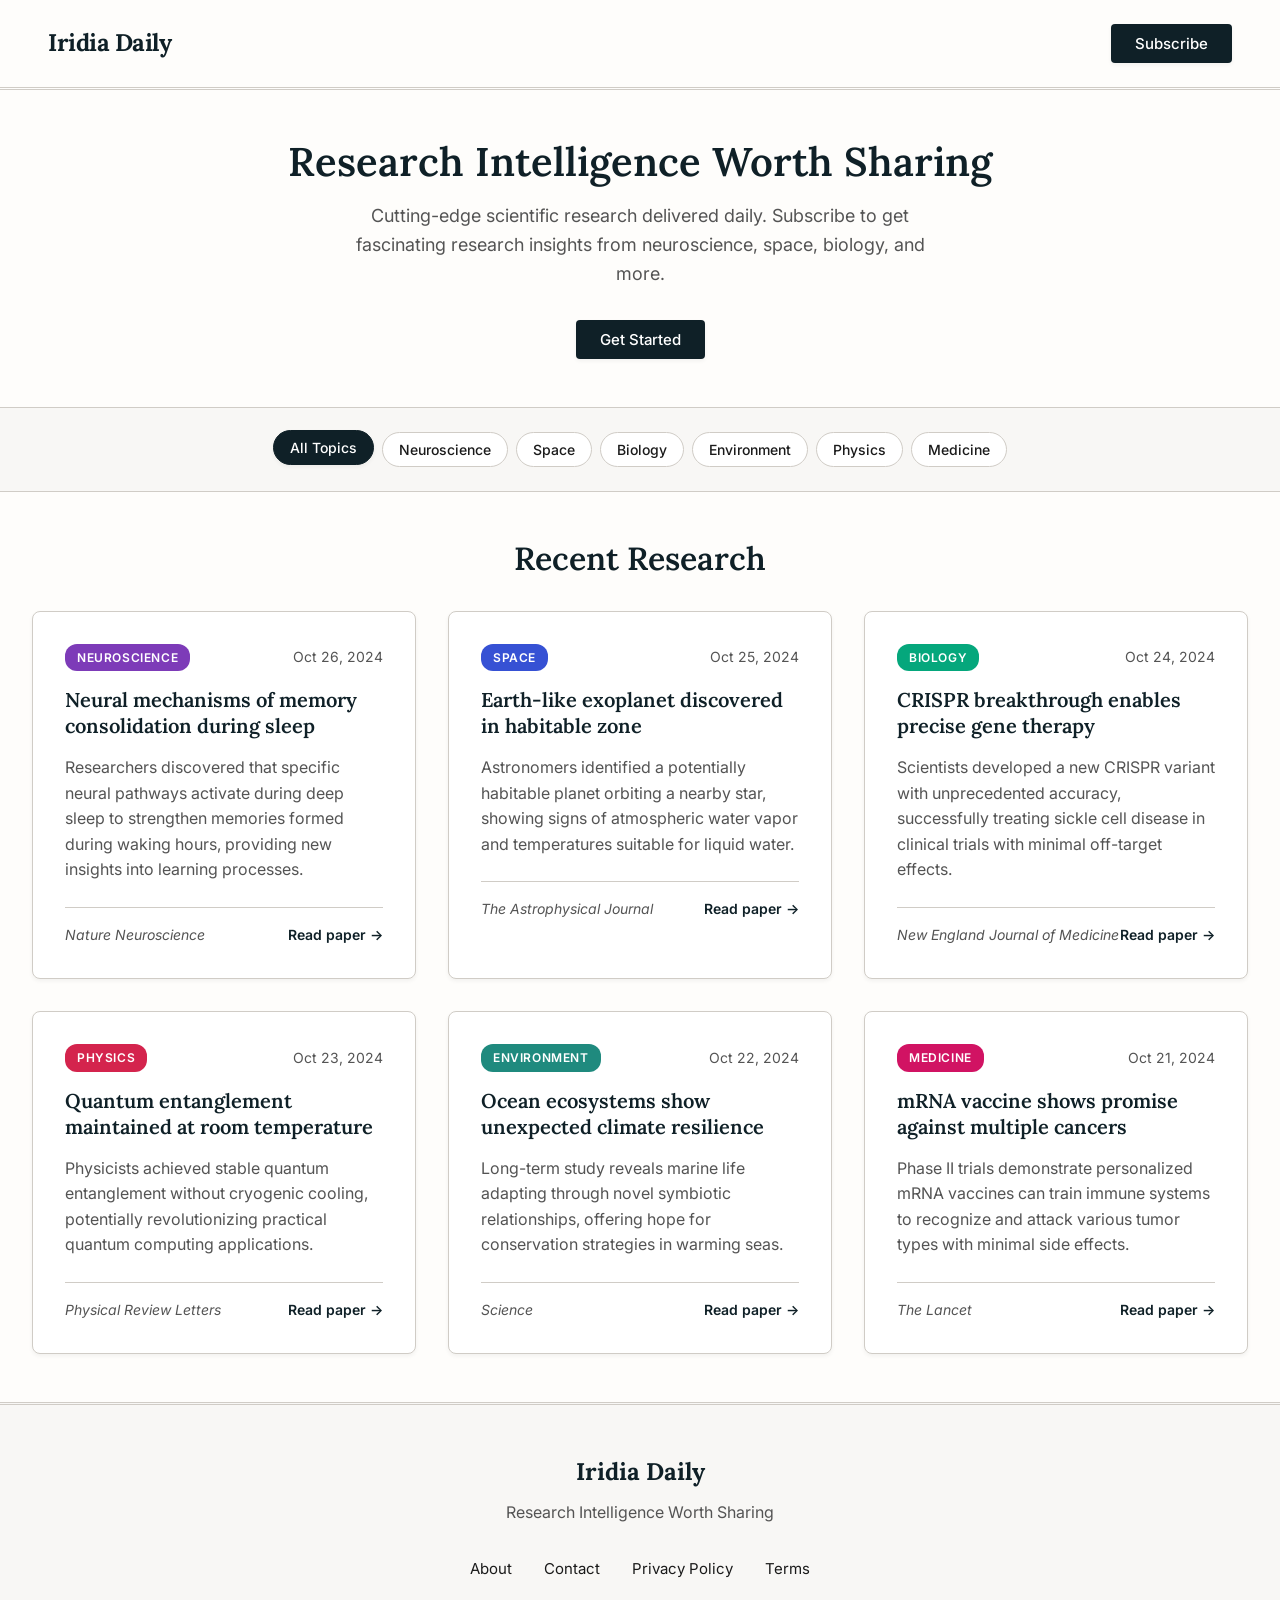
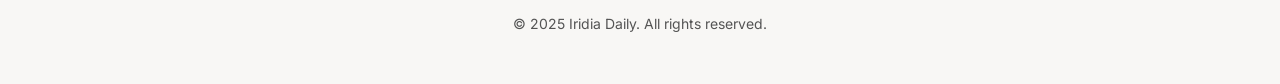
==== website/index.html @ 5177b11b "implemented website" ====
<!DOCTYPE html>
<html lang="en">
<!--
    Iridia Daily - Research Newsletter Platform
    
    An accessible, responsive web application for daily research paper curation.
    Built with semantic HTML5, WCAG 2.1 AA compliant, and optimized for 
    assistive technologies.
    
    @version 2.1.0
    @license MIT
    @author Iridia Daily Team
-->
<head>
    <meta charset="UTF-8">
    <meta name="viewport" content="width=device-width, initial-scale=1.0">
    <meta name="description" content="Cutting-edge scientific research delivered daily. Subscribe to get fascinating research insights from neuroscience, space, biology, and more.">
    
    <!-- Page Title -->
    <title>Iridia Daily – Research Intelligence Worth Sharing</title>
    
    <!-- Preconnect to External Resources for Performance -->
    <link rel="preconnect" href="https://fonts.googleapis.com">
    <link rel="preconnect" href="https://fonts.gstatic.com" crossorigin>
    
    <!-- External Fonts -->
    <link href="https://fonts.googleapis.com/css2?family=Lora:wght@400;600;700&family=Inter:wght@400;500;600&display=swap" rel="stylesheet">
    
    <!-- Stylesheet -->
    <link rel="stylesheet" href="styles.css">
</head>
<body>
    <!-- Skip Navigation Link for Keyboard Users -->
    <a href="#main-content" class="skip-link">Skip to main content</a>

    <!-- Site Header with Navigation -->
    <header class="header" role="banner">
        <div class="header-content">
            <!-- Logo / Home Link -->
            <a href="/" class="logo" aria-label="Iridia Daily - Home">Iridia Daily</a>
            
            <!-- Primary Subscribe Button -->
            <button 
                type="button" 
                class="subscribe-btn" 
                aria-label="Open subscription form"
            >
                Subscribe
            </button>
        </div>
    </header>

    <!-- Main Content Area -->
    <main id="main-content">
        <!-- Hero Section -->
        <section class="hero" aria-labelledby="hero-heading">
            <h1 id="hero-heading">Research Intelligence Worth Sharing</h1>
            <p>
                Cutting-edge scientific research delivered daily. 
                Subscribe to get fascinating research insights from neuroscience, space, biology, and more.
            </p>
            <button 
                type="button" 
                class="subscribe-btn" 
                aria-label="Get started with subscription"
            >
                Get Started
            </button>
        </section>

        <!-- Topic Filter Navigation -->
        <nav class="filter-bar" aria-label="Research topic filters">
            <div class="filter-buttons" role="group" aria-label="Filter papers by topic">
                <button 
                    type="button"
                    class="filter-btn active" 
                    data-topic="all"
                    aria-pressed="true"
                    aria-label="Show all topics"
                >
                    All Topics
                </button>
                <button 
                    type="button"
                    class="filter-btn" 
                    data-topic="neuroscience"
                    aria-pressed="false"
                    aria-label="Filter by neuroscience"
                >
                    Neuroscience
                </button>
                <button 
                    type="button"
                    class="filter-btn" 
                    data-topic="space"
                    aria-pressed="false"
                    aria-label="Filter by space research"
                >
                    Space
                </button>
                <button 
                    type="button"
                    class="filter-btn" 
                    data-topic="biology"
                    aria-pressed="false"
                    aria-label="Filter by biology"
                >
                    Biology
                </button>
                <button 
                    type="button"
                    class="filter-btn" 
                    data-topic="environment"
                    aria-pressed="false"
                    aria-label="Filter by environment"
                >
                    Environment
                </button>
                <button 
                    type="button"
                    class="filter-btn" 
                    data-topic="physics"
                    aria-pressed="false"
                    aria-label="Filter by physics"
                >
                    Physics
                </button>
                <button 
                    type="button"
                    class="filter-btn" 
                    data-topic="medicine"
                    aria-pressed="false"
                    aria-label="Filter by medicine"
                >
                    Medicine
                </button>
            </div>
        </nav>

        <!-- Research Papers Archive -->
        <section class="archive" aria-labelledby="archive-heading">
            <h2 id="archive-heading" class="section-title">Recent Research</h2>
            
            <!-- Live Region for Dynamic Updates -->
            <div 
                class="archive-grid" 
                id="archiveGrid"
                role="region"
                aria-live="polite"
                aria-atomic="false"
                aria-label="Research papers list"
            >
                <!-- Papers are dynamically inserted via JavaScript -->
            </div>
            
            <!-- Screen Reader Status Message -->
            <div 
                id="filter-status" 
                class="visually-hidden" 
                role="status" 
                aria-live="polite"
                aria-atomic="true"
            ></div>
        </section>
    </main>

    <!-- Site Footer -->
    <footer class="footer" role="contentinfo">
        <div class="footer-content">
            <div class="footer-logo" aria-hidden="true">Iridia Daily</div>
            <p class="footer-tagline">Research Intelligence Worth Sharing</p>
            
            <!-- Footer Navigation -->
            <nav class="footer-links" aria-label="Footer navigation">
                <a href="#about">About</a>
                <a href="#contact">Contact</a>
                <a href="#privacy">Privacy Policy</a>
                <a href="#terms">Terms</a>
            </nav>
            
            <p class="footer-copyright">© 2025 Iridia Daily. All rights reserved.</p>
        </div>
    </footer>

    <!-- Subscription Modal Dialog -->
    <div 
        class="modal-overlay" 
        id="modalOverlay"
        role="dialog"
        aria-modal="true"
        aria-labelledby="modal-title"
        aria-describedby="modal-description"
        aria-hidden="true"
    >
        <div class="modal">
            <!-- Close Button -->
            <button 
                type="button"
                class="close-btn" 
                aria-label="Close subscription dialog"
            >
                <span aria-hidden="true">&times;</span>
            </button>
            
            <!-- Modal Title -->
            <h2 id="modal-title">Subscribe to Iridia Daily</h2>
            
            <!-- Modal Description -->
            <p id="modal-description" class="modal-description">
                Select the topics you're interested in and we'll send you fascinating research insights straight to your inbox.
            </p>
            
            <!-- Subscription Form -->
            <form id="subscribeForm" novalidate>
                <!-- Email Field -->
                <div class="form-group">
                    <label for="email" class="form-label">
                        Email Address
                        <span aria-label="required">*</span>
                    </label>
                    <input 
                        type="email" 
                        id="email" 
                        name="email" 
                        class="form-input" 
                        placeholder="you@example.com"
                        required
                        aria-required="true"
                        aria-describedby="email-error"
                        autocomplete="email"
                    >
                    <!-- Error Message Container -->
                    <span id="email-error" class="error-message" role="alert" aria-live="assertive"></span>
                </div>
                
                <!-- Topic Selection Fieldset -->
                <fieldset class="form-group">
                    <legend class="form-label">
                        Topics of Interest 
                        <span aria-label="required">*</span>
                        <span class="form-hint">(select at least one)</span>
                    </legend>
                    
                    <div class="topic-checkboxes" role="group" aria-describedby="topics-error">
                        <!-- Neuroscience Topic -->
                        <div class="topic-checkbox-wrapper checked">
                            <input 
                                type="checkbox" 
                                id="neuroscience" 
                                name="topics" 
                                value="neuroscience"
                                checked
                                aria-describedby="neuroscience-desc"
                            >
                            <label for="neuroscience" class="topic-checkbox-label">
                                Neuroscience
                                <span id="neuroscience-desc" class="visually-hidden">Brain and nervous system research</span>
                            </label>
                        </div>
                        
                        <!-- Space Topic -->
                        <div class="topic-checkbox-wrapper checked">
                            <input 
                                type="checkbox" 
                                id="space" 
                                name="topics" 
                                value="space"
                                checked
                                aria-describedby="space-desc"
                            >
                            <label for="space" class="topic-checkbox-label">
                                Space
                                <span id="space-desc" class="visually-hidden">Astronomy and space exploration</span>
                            </label>
                        </div>
                        
                        <!-- Biology Topic -->
                        <div class="topic-checkbox-wrapper checked">
                            <input 
                                type="checkbox" 
                                id="biology" 
                                name="topics" 
                                value="biology"
                                checked
                                aria-describedby="biology-desc"
                            >
                            <label for="biology" class="topic-checkbox-label">
                                Biology
                                <span id="biology-desc" class="visually-hidden">Life sciences and biological research</span>
                            </label>
                        </div>
                        
                        <!-- Environment Topic -->
                        <div class="topic-checkbox-wrapper checked">
                            <input 
                                type="checkbox" 
                                id="environment" 
                                name="topics" 
                                value="environment"
                                checked
                                aria-describedby="environment-desc"
                            >
                            <label for="environment" class="topic-checkbox-label">
                                Environment
                                <span id="environment-desc" class="visually-hidden">Climate and environmental science</span>
                            </label>
                        </div>
                        
                        <!-- Physics Topic -->
                        <div class="topic-checkbox-wrapper checked">
                            <input 
                                type="checkbox" 
                                id="physics" 
                                name="topics" 
                                value="physics"
                                checked
                                aria-describedby="physics-desc"
                            >
                            <label for="physics" class="topic-checkbox-label">
                                Physics
                                <span id="physics-desc" class="visually-hidden">Physical sciences and quantum research</span>
                            </label>
                        </div>
                        
                        <!-- Medicine Topic -->
                        <div class="topic-checkbox-wrapper checked">
                            <input 
                                type="checkbox" 
                                id="medicine" 
                                name="topics" 
                                value="medicine"
                                checked
                                aria-describedby="medicine-desc"
                            >
                            <label for="medicine" class="topic-checkbox-label">
                                Medicine
                                <span id="medicine-desc" class="visually-hidden">Medical research and healthcare</span>
                            </label>
                        </div>
                    </div>
                    
                    <!-- Topics Error Message Container -->
                    <span id="topics-error" class="error-message" role="alert" aria-live="assertive"></span>
                </fieldset>
                
                <!-- Submit Button -->
                <button 
                    type="submit" 
                    class="submit-btn" 
                    id="submitBtn"
                    aria-label="Submit subscription"
                >
                    Subscribe
                </button>
                
                <!-- Form Status Messages -->
                <div 
                    id="message" 
                    role="status" 
                    aria-live="polite" 
                    aria-atomic="true"
                ></div>
            </form>
        </div>
    </div>

    <!-- Configuration Script -->
    <script src="config.js"></script>
    
    <!-- Main Application Script -->
    <script src="app.js"></script>
</body>
</html>
---- website/styles.css ----
/**
 * Iridia Daily - Accessible Stylesheet
 * 
 * A modern, accessible stylesheet implementing WCAG 2.1 Level AA standards.
 * Features semantic styling, focus management, reduced motion support, and
 * high contrast modes for improved usability across all user needs.
 * 
 * @version 2.1.0
 * @license MIT
 * @author Iridia Daily Team
 */

/* ==========================================================================
   CSS Custom Properties (Design Tokens)
   
   Centralized design system variables for consistent theming and easy
   maintenance. All values can be modified here to update the entire site.
   ========================================================================== */

:root {
    /* Color Palette - Accessible colors with WCAG AA contrast ratios */
    --color-bg: #FEFDFB;
    --color-paper: #F8F7F5;
    --color-text: #1a1a1a;              /* 4.5:1 contrast on white */
    --color-text-secondary: #545454;    /* 7:1 contrast on white */
    --color-border: #d0ccc6;
    --color-accent: #0f2027;            /* 14:1 contrast on white */
    --color-focus: #0066cc;             /* Focus indicator color */
    
    /* Topic Colors - Adjusted for sufficient contrast */
    --color-neuroscience: #7d3bb8;
    --color-space: #3651d4;
    --color-biology: #05a77c;
    --color-environment: #1f8a7e;
    --color-physics: #d4244d;
    --color-medicine: #d11363;
    --color-technology: #2ba9cc;
    
    /* Typography System */
    --font-serif: 'Lora', Georgia, serif;
    --font-sans: 'Inter', -apple-system, BlinkMacSystemFont, 'Segoe UI', sans-serif;
    
    /* Spacing Scale - 8px baseline grid system */
    --space-xs: 0.5rem;     /* 8px */
    --space-sm: 1rem;       /* 16px */
    --space-md: 1.5rem;     /* 24px */
    --space-lg: 2rem;       /* 32px */
    --space-xl: 3rem;       /* 48px */
    --space-xxl: 4rem;      /* 64px */
    
    /* Animation Timing - CSS custom properties for respecting reduced motion */
    --transition-fast: 0.2s ease;
    --transition-normal: 0.3s ease;
    --transition-slow: 0.5s ease;
    
    /* Elevation System - Subtle shadows for depth */
    --shadow-sm: 0 2px 4px rgba(0, 0, 0, 0.05);
    --shadow-md: 0 4px 12px rgba(0, 0, 0, 0.1);
    --shadow-lg: 0 8px 24px rgba(0, 0, 0, 0.12);
    
    /* Focus Ring - Visible keyboard navigation indicator */
    --focus-ring: 0 0 0 3px var(--color-focus);
    --focus-ring-offset: 2px;
}

/* ==========================================================================
   CSS Reset
   
   Normalize browser defaults to ensure consistent rendering across all
   browsers while maintaining accessibility features.
   ========================================================================== */

*,
*::before,
*::after {
    margin: 0;
    padding: 0;
    box-sizing: border-box;
}

/**
 * Base Body Styles
 * Sets foundational typography and accessibility features
 */
body {
    font-family: var(--font-sans);
    font-size: 1rem;
    line-height: 1.6;
    color: var(--color-text);
    background: var(--color-bg);
    
    /* Improved text rendering on WebKit and Firefox */
    -webkit-font-smoothing: antialiased;
    -moz-osx-font-smoothing: grayscale;
    
    /* Prevent horizontal scroll */
    overflow-x: hidden;
}

/**
 * Smooth Scrolling
 * Enhances navigation experience while respecting motion preferences
 */
html {
    scroll-behavior: smooth;
}

/* ==========================================================================
   Skip Navigation Link
   
   Critical accessibility feature allowing keyboard users to bypass
   repetitive navigation and jump directly to main content.
   ========================================================================== */

.skip-link {
    position: absolute;
    top: -100px;
    left: 0;
    z-index: 9999;
    padding: var(--space-sm) var(--space-md);
    background: var(--color-accent);
    color: white;
    text-decoration: none;
    font-weight: 600;
    transition: top var(--transition-fast);
}

/**
 * Skip Link Focus State
 * Makes link visible when focused via keyboard navigation
 */
.skip-link:focus {
    top: 0;
    outline: 3px solid var(--color-focus);
    outline-offset: var(--focus-ring-offset);
}

/* ==========================================================================
   Typography
   
   Semantic heading hierarchy using accessible font sizes and weights.
   All headings maintain proper contrast ratios.
   ========================================================================== */

h1, h2, h3, h4, h5, h6 {
    font-family: var(--font-serif);
    font-weight: 600;
    line-height: 1.2;
    color: var(--color-accent);
}

h1 {
    font-size: 2.5rem;
}

h2 {
    font-size: 2rem;
}

h3 {
    font-size: 1.5rem;
}

/* ==========================================================================
   Header & Navigation
   
   Sticky header with accessible navigation controls and focus management.
   Includes backdrop blur effect for modern appearance.
   ========================================================================== */

.header {
    position: sticky;
    top: 0;
    z-index: 100;
    padding: var(--space-md) var(--space-sm);
    border-bottom: 3px double var(--color-border);
    background: rgba(254, 253, 251, 0.95);
    backdrop-filter: blur(10px);
    -webkit-backdrop-filter: blur(10px);
    transition: box-shadow var(--transition-fast);
}

/**
 * Scrolled State
 * Adds subtle shadow when user scrolls past header
 */
.header.scrolled {
    box-shadow: var(--shadow-sm);
}

.header-content {
    width: 100%;
    padding: 0 var(--space-lg);
    margin: 0 auto;
    display: flex;
    justify-content: space-between;
    align-items: center;
}

/**
 * Logo Link
 * Main site branding with accessible hover and focus states
 */
.logo {
    font-family: var(--font-serif);
    font-size: 1.5rem;
    font-weight: 700;
    color: var(--color-accent);
    text-decoration: none;
    letter-spacing: -0.02em;
    display: inline-block;
    transition: opacity var(--transition-fast), transform var(--transition-fast);
}

.logo:hover {
    opacity: 0.8;
    transform: translateY(-1px);
}

.logo:focus {
    outline: 2px solid var(--color-focus);
    outline-offset: var(--focus-ring-offset);
}

/* ==========================================================================
   Buttons
   
   Accessible button styles with clear focus indicators, sufficient contrast,
   and proper hover/active states for all interaction methods.
   ========================================================================== */

/**
 * Primary Subscribe Button
 * High contrast button with shimmer effect and accessible states
 */
.subscribe-btn {
    padding: 0.625rem 1.5rem;
    font-family: var(--font-sans);
    font-size: 0.9375rem;
    font-weight: 500;
    color: white;
    background: var(--color-accent);
    border: none;
    border-radius: 4px;
    cursor: pointer;
    box-shadow: var(--shadow-sm);
    transition: all var(--transition-normal);
    position: relative;
    overflow: hidden;
}

/**
 * Shimmer Effect
 * Decorative sliding shimmer animation on hover that covers entire button
 */
.subscribe-btn::before {
    content: '';
    position: absolute;
    top: 0;
    left: -100%;
    width: 100%;
    height: 100%;
    background: linear-gradient(90deg, transparent, rgba(255, 255, 255, 0.3), transparent);
    transition: left var(--transition-slow);
    border-radius: 4px;
}

.subscribe-btn:hover::before {
    left: 100%;
}

.subscribe-btn:hover {
    background: #1a2f3a;
    transform: translateY(-2px);
    box-shadow: var(--shadow-md);
}

.subscribe-btn:focus {
    outline: 2px solid var(--color-focus);
    outline-offset: var(--focus-ring-offset);
}

.subscribe-btn:active {
    transform: translateY(0);
}

/**
 * Disabled State
 * Clearly indicates button is not interactive
 */
.subscribe-btn:disabled {
    opacity: 0.6;
    cursor: not-allowed;
    transform: none;
}

/* ==========================================================================
   Hero Section
   
   Primary banner with animated entrance. Animations respect user's motion
   preferences via prefers-reduced-motion media query.
   ========================================================================== */

.hero {
    width: 100%;
    padding: var(--space-xl) var(--space-lg);
    margin: 0 auto;
    text-align: center;
    border-bottom: 1px solid var(--color-border);
    animation: fadeInUp 0.8s ease both;
}

/**
 * Fade In Animation
 * Smooth entrance effect with upward motion
 */
@keyframes fadeInUp {
    from {
        opacity: 0;
        transform: translateY(20px);
    }
    to {
        opacity: 1;
        transform: translateY(0);
    }
}

.hero h1 {
    margin-bottom: var(--space-sm);
    animation: fadeInUp 0.8s ease 0.1s both;
}

.hero p {
    font-size: 1.125rem;
    color: var(--color-text-secondary);
    max-width: 600px;
    margin: 0 auto var(--space-lg);
    animation: fadeInUp 0.8s ease 0.2s both;
}

.hero .subscribe-btn {
    animation: fadeInUp 0.8s ease 0.3s both;
}

/* ==========================================================================
   Filter Bar
   
   Accessible topic filter navigation with ARIA attributes and keyboard
   support. Filter buttons use aria-pressed for toggle state.
   ========================================================================== */

.filter-bar {
    width: 100%;
    padding: var(--space-md) var(--space-lg);
    margin: 0 auto;
    border-bottom: 1px solid var(--color-border);
    background: var(--color-paper);
    position: sticky;
    top: 72px;
    z-index: 99;
    backdrop-filter: blur(10px);
    -webkit-backdrop-filter: blur(10px);
}

.filter-buttons {
    display: flex;
    gap: var(--space-xs);
    flex-wrap: wrap;
    justify-content: center;
}

/**
 * Filter Buttons
 * Toggle buttons for filtering content by topic
 */
.filter-btn {
    padding: 0.5rem 1rem;
    font-family: var(--font-sans);
    font-size: 0.875rem;
    font-weight: 500;
    color: var(--color-text);
    background: white;
    border: 1px solid var(--color-border);
    border-radius: 20px;
    cursor: pointer;
    transition: all var(--transition-normal);
    position: relative;
    overflow: hidden;
}

/**
 * Ripple Effect
 * Subtle animation on hover using pseudo-element that covers entire button
 */
.filter-btn::before {
    content: '';
    position: absolute;
    top: 0;
    left: 0;
    width: 100%;
    height: 100%;
    border-radius: 20px;
    background: rgba(0, 0, 0, 0.05);
    opacity: 0;
    transition: opacity var(--transition-normal);
}

.filter-btn:hover::before {
    opacity: 1;
}

.filter-btn:hover {
    border-color: var(--color-accent);
    transform: translateY(-2px);
    box-shadow: var(--shadow-sm);
}

.filter-btn:focus {
    outline: 2px solid var(--color-focus);
    outline-offset: var(--focus-ring-offset);
}

/**
 * Active Filter State
 * Indicates current selected filter
 */
.filter-btn.active,
.filter-btn[aria-pressed="true"] {
    color: white;
    background: var(--color-accent);
    border-color: var(--color-accent);
    transform: translateY(-2px);
    box-shadow: var(--shadow-sm);
}

/**
 * Topic-Specific Active Colors
 * Each topic has a unique color when selected
 */
.filter-btn[data-topic="neuroscience"].active {
    background: var(--color-neuroscience);
    border-color: var(--color-neuroscience);
}

.filter-btn[data-topic="space"].active {
    background: var(--color-space);
    border-color: var(--color-space);
}

.filter-btn[data-topic="biology"].active {
    background: var(--color-biology);
    border-color: var(--color-biology);
}

.filter-btn[data-topic="environment"].active {
    background: var(--color-environment);
    border-color: var(--color-environment);
}

.filter-btn[data-topic="physics"].active {
    background: var(--color-physics);
    border-color: var(--color-physics);
}

.filter-btn[data-topic="medicine"].active {
    background: var(--color-medicine);
    border-color: var(--color-medicine);
}

/* ==========================================================================
   Archive Section
   
   Research papers grid with accessible card layout and proper headings.
   ========================================================================== */

.archive {
    width: 100%;
    padding: var(--space-xl) var(--space-lg);
    margin: 0 auto;
}

.section-title {
    margin-bottom: var(--space-lg);
    text-align: center;
}

/**
 * Papers Grid
 * Responsive grid layout for research paper cards
 */
.archive-grid {
    display: grid;
    grid-template-columns: repeat(auto-fill, minmax(320px, 1fr));
    gap: var(--space-lg);
    transition: opacity var(--transition-normal);
}

/**
 * Paper Card
 * Individual research paper container with accessible structure
 */
.paper-card {
    padding: var(--space-lg);
    background: white;
    border: 1px solid var(--color-border);
    border-radius: 8px;
    transition: all var(--transition-normal);
    box-shadow: var(--shadow-sm);
}

.paper-card:hover {
    transform: translateY(-4px);
    box-shadow: var(--shadow-md);
    border-color: var(--color-accent);
}

/**
 * Paper Card Focus
 * Shows focus when keyboard navigating through links inside card
 */
.paper-card:focus-within {
    outline: 2px solid var(--color-focus);
    outline-offset: 2px;
}

.paper-header {
    display: flex;
    justify-content: space-between;
    align-items: center;
    margin-bottom: var(--space-sm);
    gap: var(--space-xs);
}

/**
 * Topic Badge
 * Colored label indicating paper's research category
 */
.topic-badge {
    padding: 0.25rem 0.75rem;
    font-size: 0.75rem;
    font-weight: 600;
    color: white;
    border-radius: 12px;
    text-transform: uppercase;
    letter-spacing: 0.05em;
}

.date {
    font-size: 0.875rem;
    color: var(--color-text-secondary);
    white-space: nowrap;
}

.paper-title {
    margin-bottom: var(--space-sm);
    font-size: 1.25rem;
    line-height: 1.3;
}

.paper-summary {
    margin-bottom: var(--space-md);
    color: var(--color-text-secondary);
    line-height: 1.6;
}

.paper-footer {
    display: flex;
    justify-content: space-between;
    align-items: center;
    padding-top: var(--space-sm);
    border-top: 1px solid var(--color-border);
}

.journal {
    font-size: 0.875rem;
    color: var(--color-text-secondary);
    font-style: italic;
}

/**
 * Read More Link
 * External link to full research paper with accessible indicators
 */
.read-more {
    font-size: 0.875rem;
    font-weight: 600;
    color: var(--color-accent);
    text-decoration: none;
    transition: color var(--transition-fast);
    display: inline-flex;
    align-items: center;
    gap: 0.25rem;
}

.read-more:hover {
    color: var(--color-space);
}

.read-more:focus {
    outline: 2px solid var(--color-focus);
    outline-offset: var(--focus-ring-offset);
}

/**
 * External Link Indicator
 * Adds right arrow after links to indicate external navigation
 */
.read-more::after {
    content: '→';
    font-size: 1em;
    transition: transform var(--transition-fast);
}

.read-more:hover::after {
    transform: translateX(3px);
}

/* ==========================================================================
   Footer
   
   Site footer with navigation links and copyright information.
   ========================================================================== */

.footer {
    padding: var(--space-xl) var(--space-sm);
    background: var(--color-paper);
    border-top: 3px double var(--color-border);
    text-align: center;
}

.footer-content {
    width: 100%;
    padding: 0 var(--space-lg);
    margin: 0 auto;
}

.footer-logo {
    font-family: var(--font-serif);
    font-size: 1.5rem;
    font-weight: 700;
    color: var(--color-accent);
    margin-bottom: var(--space-xs);
}

.footer-tagline {
    color: var(--color-text-secondary);
    margin-bottom: var(--space-lg);
}

/**
 * Footer Links Navigation
 * Secondary site navigation with accessible spacing
 */
.footer-links {
    display: flex;
    justify-content: center;
    gap: var(--space-lg);
    margin-bottom: var(--space-lg);
    flex-wrap: wrap;
}

.footer-links a {
    color: var(--color-text);
    text-decoration: none;
    font-size: 0.9375rem;
    transition: color var(--transition-fast);
}

.footer-links a:hover {
    color: var(--color-accent);
    text-decoration: underline;
}

.footer-links a:focus {
    outline: 2px solid var(--color-focus);
    outline-offset: var(--focus-ring-offset);
}

.footer-copyright {
    font-size: 0.875rem;
    color: var(--color-text-secondary);
}

/* ==========================================================================
   Modal Dialog
   
   Accessible modal implementation with focus trap, keyboard navigation,
   and proper ARIA attributes. Follows WAI-ARIA authoring practices.
   ========================================================================== */

/**
 * Modal Overlay
 * Semi-transparent backdrop that prevents interaction with page content
 */
.modal-overlay {
    position: fixed;
    top: 0;
    left: 0;
    width: 100%;
    height: 100%;
    background: rgba(0, 0, 0, 0.5);
    display: flex;
    align-items: center;
    justify-content: center;
    padding: var(--space-sm);
    z-index: 1000;
    opacity: 0;
    visibility: hidden;
    transition: opacity var(--transition-normal), visibility var(--transition-normal);
}

/**
 * Active Modal State
 * Makes modal visible and interactive
 */
.modal-overlay.active,
.modal-overlay[aria-hidden="false"] {
    opacity: 1;
    visibility: visible;
}

/**
 * Modal Container
 * Main dialog box with content
 */
.modal {
    max-width: 540px;
    width: 100%;
    max-height: 90vh;
    padding: var(--space-xl);
    background: white;
    border-radius: 8px;
    overflow-y: auto;
    position: relative;
    box-shadow: var(--shadow-lg);
    transform: scale(0.9) translateY(20px);
    transition: transform var(--transition-normal);
}

.modal-overlay.active .modal {
    transform: scale(1) translateY(0);
    animation: modalSlideIn 0.4s ease;
}

/**
 * Modal Entrance Animation
 * Smooth appearance with scale and translate
 */
@keyframes modalSlideIn {
    from {
        opacity: 0;
        transform: scale(0.9) translateY(20px);
    }
    to {
        opacity: 1;
        transform: scale(1) translateY(0);
    }
}

/**
 * Close Button
 * Accessible button to dismiss modal
 */
.close-btn {
    position: absolute;
    top: var(--space-md);
    right: var(--space-md);
    width: 2rem;
    height: 2rem;
    padding: 0;
    display: flex;
    align-items: center;
    justify-content: center;
    font-size: 1.5rem;
    line-height: 1;
    color: var(--color-text-secondary);
    background: none;
    border: none;
    border-radius: 50%;
    cursor: pointer;
    transition: all var(--transition-fast);
}

.close-btn:hover {
    color: var(--color-accent);
    background: var(--color-paper);
    transform: rotate(90deg);
}

.close-btn:focus {
    outline: 2px solid var(--color-focus);
    outline-offset: 2px;
}

.modal h2 {
    margin-bottom: var(--space-sm);
}

.modal-description {
    color: var(--color-text-secondary);
    margin-bottom: var(--space-lg);
}

/* ==========================================================================
   Form Elements
   
   Accessible form controls with clear labels, error states, and
   focus indicators. Follows WCAG form guidelines.
   ========================================================================== */

/**
 * Form Group
 * Container for form field with label and input
 */
.form-group {
    margin-bottom: var(--space-md);
}

/**
 * Fieldset Styling
 * For checkbox groups with proper legend
 */
fieldset.form-group {
    border: none;
    padding: 0;
}

/**
 * Form Labels
 * Clear, accessible labels with sufficient contrast
 */
.form-label {
    display: block;
    margin-bottom: var(--space-xs);
    font-weight: 500;
    color: var(--color-text);
}

legend.form-label {
    padding: 0;
    margin-bottom: var(--space-sm);
}

/**
 * Form Hint Text
 * Additional context for form fields
 */
.form-hint {
    font-weight: 400;
    font-size: 0.875rem;
    color: var(--color-text-secondary);
}

/**
 * Text Input Field
 * Standard text/email input with accessible focus states
 */
.form-input {
    width: 100%;
    padding: 0.75rem;
    font-family: var(--font-sans);
    font-size: 1rem;
    color: var(--color-text);
    background: white;
    border: 1px solid var(--color-border);
    border-radius: 4px;
    transition: all var(--transition-fast);
}

.form-input:hover {
    border-color: var(--color-accent);
}

/**
 * Input Focus State
 * High-visibility focus ring for keyboard navigation
 */
.form-input:focus {
    outline: none;
    border-color: var(--color-accent);
    box-shadow: var(--focus-ring);
}

/**
 * Input Error State
 * Red border for validation errors
 */
.form-input.error,
.form-input[aria-invalid="true"] {
    border-color: #dc3545;
}

.form-input.error:focus {
    box-shadow: 0 0 0 3px rgba(220, 53, 69, 0.25);
}

/**
 * Error Message
 * Displayed when form validation fails
 */
.error-message {
    display: block;
    margin-top: var(--space-xs);
    font-size: 0.875rem;
    color: #dc3545;
}

.error-message:empty {
    display: none;
}

/* ==========================================================================
   Checkbox Styles
   
   Custom-styled accessible checkboxes with enhanced click targets
   and visual feedback for all states.
   ========================================================================== */

.topic-checkboxes {
    display: grid;
    grid-template-columns: repeat(2, 1fr);
    gap: var(--space-xs);
}

/**
 * Checkbox Wrapper
 * Enlarged click target for better accessibility
 */
.topic-checkbox-wrapper {
    display: flex;
    align-items: center;
    padding: 0.75rem;
    border: 1px solid var(--color-border);
    border-radius: 4px;
    cursor: pointer;
    transition: all var(--transition-fast);
}

.topic-checkbox-wrapper:hover {
    border-color: var(--color-accent);
    background: var(--color-paper);
    transform: translateX(2px);
}

/**
 * Checkbox Focus State
 * Visible when checkbox receives keyboard focus
 */
.topic-checkbox-wrapper:has(input:focus) {
    outline: 2px solid var(--color-focus);
    outline-offset: 2px;
}

/**
 * Checked State
 * Visual feedback for selected checkboxes
 */
.topic-checkbox-wrapper.checked {
    border-color: var(--color-accent);
    background: rgba(15, 32, 39, 0.05);
}

.topic-checkbox-wrapper input[type="checkbox"] {
    width: 18px;
    height: 18px;
    margin-right: var(--space-xs);
    cursor: pointer;
    accent-color: #0066cc;
}

.topic-checkbox-label {
    font-size: 0.9375rem;
    cursor: pointer;
}

/* ==========================================================================
   Submit Button
   
   Form submission button with loading state and accessibility features.
   ========================================================================== */

.submit-btn {
    width: 100%;
    padding: 0.875rem;
    font-family: var(--font-sans);
    font-size: 1rem;
    font-weight: 500;
    color: white;
    background: var(--color-accent);
    border: none;
    border-radius: 4px;
    cursor: pointer;
    transition: all var(--transition-normal);
    position: relative;
    overflow: hidden;
}

/**
 * Submit Button Ripple Effect
 * Background overlay animation on hover that covers entire button
 */
.submit-btn::before {
    content: '';
    position: absolute;
    top: 0;
    left: 0;
    width: 100%;
    height: 100%;
    border-radius: 4px;
    background: rgba(255, 255, 255, 0.15);
    opacity: 0;
    transition: opacity var(--transition-normal);
}

.submit-btn:hover:not(:disabled)::before {
    opacity: 1;
}

.submit-btn:hover:not(:disabled) {
    background: #1a2f3a;
    transform: translateY(-2px);
    box-shadow: var(--shadow-md);
}

.submit-btn:focus {
    outline: 2px solid var(--color-focus);
    outline-offset: var(--focus-ring-offset);
}

.submit-btn:active:not(:disabled) {
    transform: translateY(0);
}

/* ==========================================================================
   Message Components
   
   Success and error messages with proper ARIA live regions for
   screen reader announcements.
   ========================================================================== */

#message {
    margin-top: var(--space-md);
}

.message {
    padding: var(--space-sm);
    border-radius: 4px;
    font-size: 0.9375rem;
    animation: slideIn 0.3s ease;
}

/**
 * Message Animation
 * Slides in from above
 */
@keyframes slideIn {
    from {
        opacity: 0;
        transform: translateY(-10px);
    }
    to {
        opacity: 1;
        transform: translateY(0);
    }
}

/**
 * Success Message
 * Green background for positive feedback
 */
.message.success {
    color: #155724;
    background: #d4edda;
    border: 1px solid #c3e6cb;
}

/**
 * Error Message
 * Red background for error feedback
 */
.message.error {
    color: #721c24;
    background: #f8d7da;
    border: 1px solid #f5c6cb;
}

/* ==========================================================================
   Loading State
   
   Pulse animation for loading indicators with accessible animation.
   ========================================================================== */

@keyframes pulse {
    0%, 100% {
        opacity: 1;
    }
    50% {
        opacity: 0.5;
    }
}

.loading {
    animation: pulse 1.5s ease-in-out infinite;
}

/* ==========================================================================
   Accessibility Utilities
   
   Helper classes for improved accessibility and screen reader support.
   ========================================================================== */

/**
 * Visually Hidden
 * Hides content visually but keeps it accessible to screen readers.
 * Used for descriptive text, skip links, and status messages.
 */
.visually-hidden {
    position: absolute;
    width: 1px;
    height: 1px;
    padding: 0;
    margin: -1px;
    overflow: hidden;
    clip: rect(0, 0, 0, 0);
    white-space: nowrap;
    border-width: 0;
}

/**
 * Focus Visible
 * Enhanced focus styles for all interactive elements when navigating
 * via keyboard. Modern browsers use :focus-visible automatically.
 */
*:focus-visible {
    outline: 2px solid var(--color-focus);
    outline-offset: var(--focus-ring-offset);
}

/**
 * Remove Focus Outline for Mouse Users
 * Prevents focus ring from appearing on mouse clicks while maintaining
 * keyboard accessibility
 */
*:focus:not(:focus-visible) {
    outline: none;
}

/* ==========================================================================
   Reduced Motion Support
   
   Respects user's system preference for reduced motion. Critical for
   users with vestibular disorders and motion sensitivity.
   ========================================================================== */

@media (prefers-reduced-motion: reduce) {
    *,
    *::before,
    *::after {
        animation-duration: 0.01ms !important;
        animation-iteration-count: 1 !important;
        transition-duration: 0.01ms !important;
        scroll-behavior: auto !important;
    }
    
    /* Disable smooth scrolling for reduced motion users */
    html {
        scroll-behavior: auto;
    }
}

/* ==========================================================================
   High Contrast Mode Support
   
   Ensures visibility in Windows High Contrast Mode by forcing borders
   and outlines to be visible.
   ========================================================================== */

@media (prefers-contrast: high) {
    .subscribe-btn,
    .filter-btn,
    .submit-btn {
        border: 2px solid currentColor;
    }
    
    .paper-card {
        border: 2px solid currentColor;
    }
}

/* ==========================================================================
   Responsive Design
   
   Mobile-optimized styles for smaller screens. Maintains accessibility
   features across all device sizes.
   ========================================================================== */

@media (max-width: 768px) {
    /* Typography adjustments for mobile */
    .hero h1 {
        font-size: 2rem;
    }
    
    .hero p {
        font-size: 1rem;
    }
    
    /* Single column layouts on mobile */
    .archive-grid {
        grid-template-columns: 1fr;
    }
    
    .topic-checkboxes {
        grid-template-columns: 1fr;
    }
    
    /* Stack footer links vertically */
    .footer-links {
        flex-direction: column;
        gap: var(--space-xs);
    }
    
    /* Disable sticky positioning for better mobile UX */
    .filter-bar {
        position: static;
    }
    
    /* Adjust modal padding for mobile */
    .modal {
        padding: var(--space-lg);
    }
    
    /* Larger touch targets for mobile */
    .filter-btn {
        padding: 0.625rem 1.25rem;
    }
}

@media (max-width: 480px) {
    /* Further reduce heading sizes on very small screens */
    .hero h1 {
        font-size: 1.75rem;
    }
    
    /* Adjust spacing for compact layout */
    .hero {
        padding: var(--space-lg) var(--space-sm);
    }
    
    .archive {
        padding: var(--space-lg) var(--space-sm);
    }
}

/* ==========================================================================
   Print Styles
   
   Optimized styles for printed pages, removing unnecessary elements
   and ensuring readability.
   ========================================================================== */

@media print {
    /* Hide non-essential elements when printing */
    .header,
    .filter-bar,
    .footer,
    .subscribe-btn,
    .modal-overlay,
    .skip-link {
        display: none !important;
    }
    
    /* Optimize text for print */
    body {
        color: #000;
        background: #fff;
    }
    
    /* Remove shadows and effects */
    .paper-card {
        box-shadow: none;
        border: 1px solid #000;
        page-break-inside: avoid;
    }
    
    /* Ensure links are underlined */
    a {
        text-decoration: underline;
    }
    
    /* Show URLs for external links */
    a[href^="http"]::after {
        content: " (" attr(href) ")";
        font-size: 0.8em;
    }
}
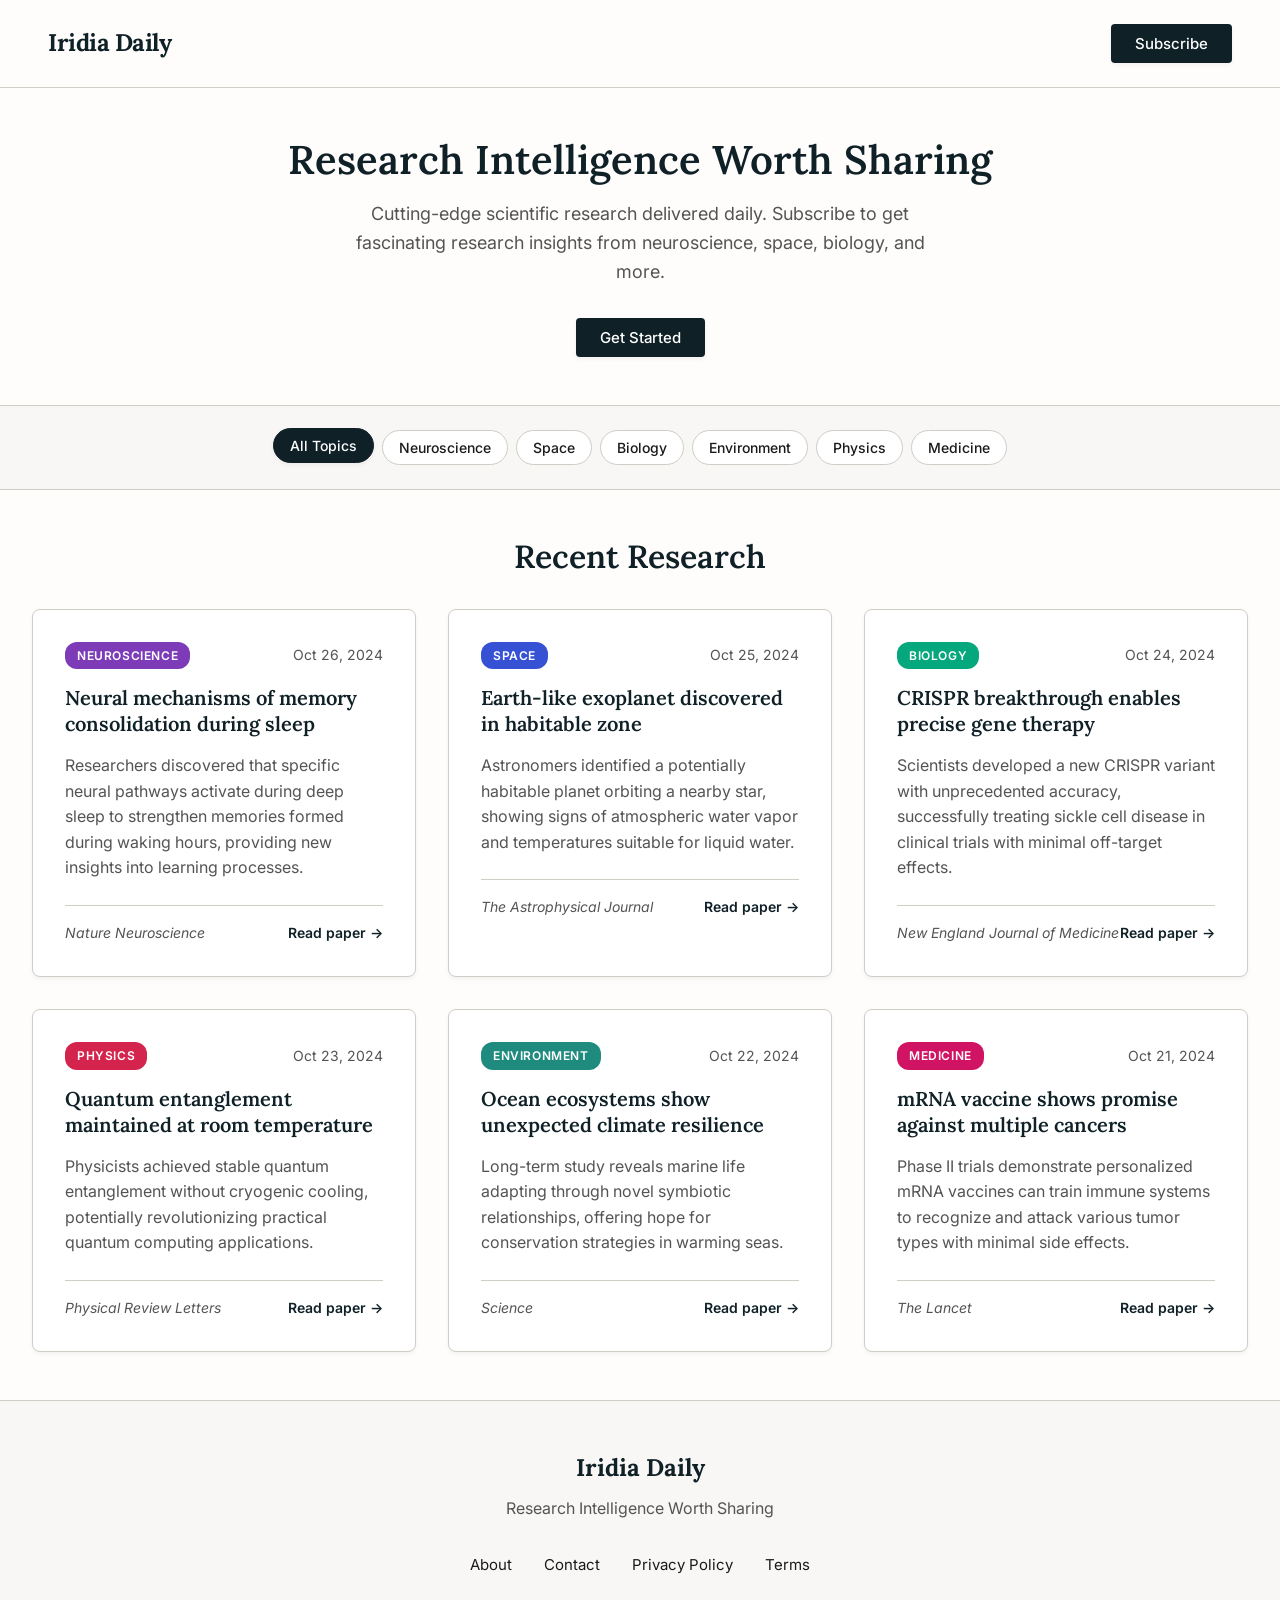
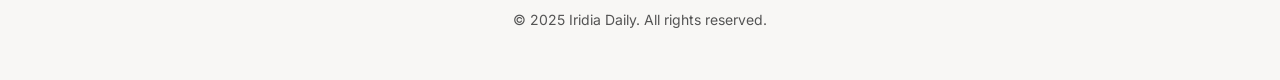
==== commit 3fe303fa: "update border" ====
--- a/website/index.html
+++ b/website/index.html
@@ -19,6 +19,21 @@
     <!-- Page Title -->
     <title>Iridia Daily – Research Intelligence Worth Sharing</title>
     
+    <!-- Canonical URL -->
+    <link rel="canonical" href="https://iridia-daily.com/">
+    
+    <!-- Open Graph Meta Tags for Social Sharing -->
+    <meta property="og:title" content="Iridia Daily – Research Intelligence Worth Sharing">
+    <meta property="og:description" content="Cutting-edge scientific research delivered daily. Subscribe to get fascinating research insights from neuroscience, space, biology, and more.">
+    <meta property="og:type" content="website">
+    <meta property="og:url" content="https://iridia-daily.com/">
+    <meta property="og:site_name" content="Iridia Daily">
+    
+    <!-- Twitter Card Meta Tags -->
+    <meta name="twitter:card" content="summary_large_image">
+    <meta name="twitter:title" content="Iridia Daily – Research Intelligence Worth Sharing">
+    <meta name="twitter:description" content="Cutting-edge scientific research delivered daily. Subscribe to get fascinating research insights from neuroscience, space, biology, and more.">
+    
     <!-- Preconnect to External Resources for Performance -->
     <link rel="preconnect" href="https://fonts.googleapis.com">
     <link rel="preconnect" href="https://fonts.gstatic.com" crossorigin>
@@ -37,7 +52,7 @@
     <header class="header" role="banner">
         <div class="header-content">
             <!-- Logo / Home Link -->
-            <a href="/" class="logo" aria-label="Iridia Daily - Home">Iridia Daily</a>
+            <a href="https://iridia-daily.com/" class="logo" aria-label="Iridia Daily - Home">Iridia Daily</a>
             
             <!-- Primary Subscribe Button -->
             <button 
--- a/website/styles.css
+++ b/website/styles.css
@@ -5,9 +5,7 @@
  * Features semantic styling, focus management, reduced motion support, and
  * high contrast modes for improved usability across all user needs.
  * 
- * @version 2.1.0
- * @license MIT
- * @author Iridia Daily Team
+ * @author Alex Howell
  */
 
 /* ==========================================================================
@@ -173,7 +171,7 @@
     top: 0;
     z-index: 100;
     padding: var(--space-md) var(--space-sm);
-    border-bottom: 3px double var(--color-border);
+    border-bottom: 1px solid var(--color-border);
     background: rgba(254, 253, 251, 0.95);
     backdrop-filter: blur(10px);
     -webkit-backdrop-filter: blur(10px);
@@ -624,7 +622,7 @@
 .footer {
     padding: var(--space-xl) var(--space-sm);
     background: var(--color-paper);
-    border-top: 3px double var(--color-border);
+    border-top: 1px solid var(--color-border);
     text-align: center;
 }
 
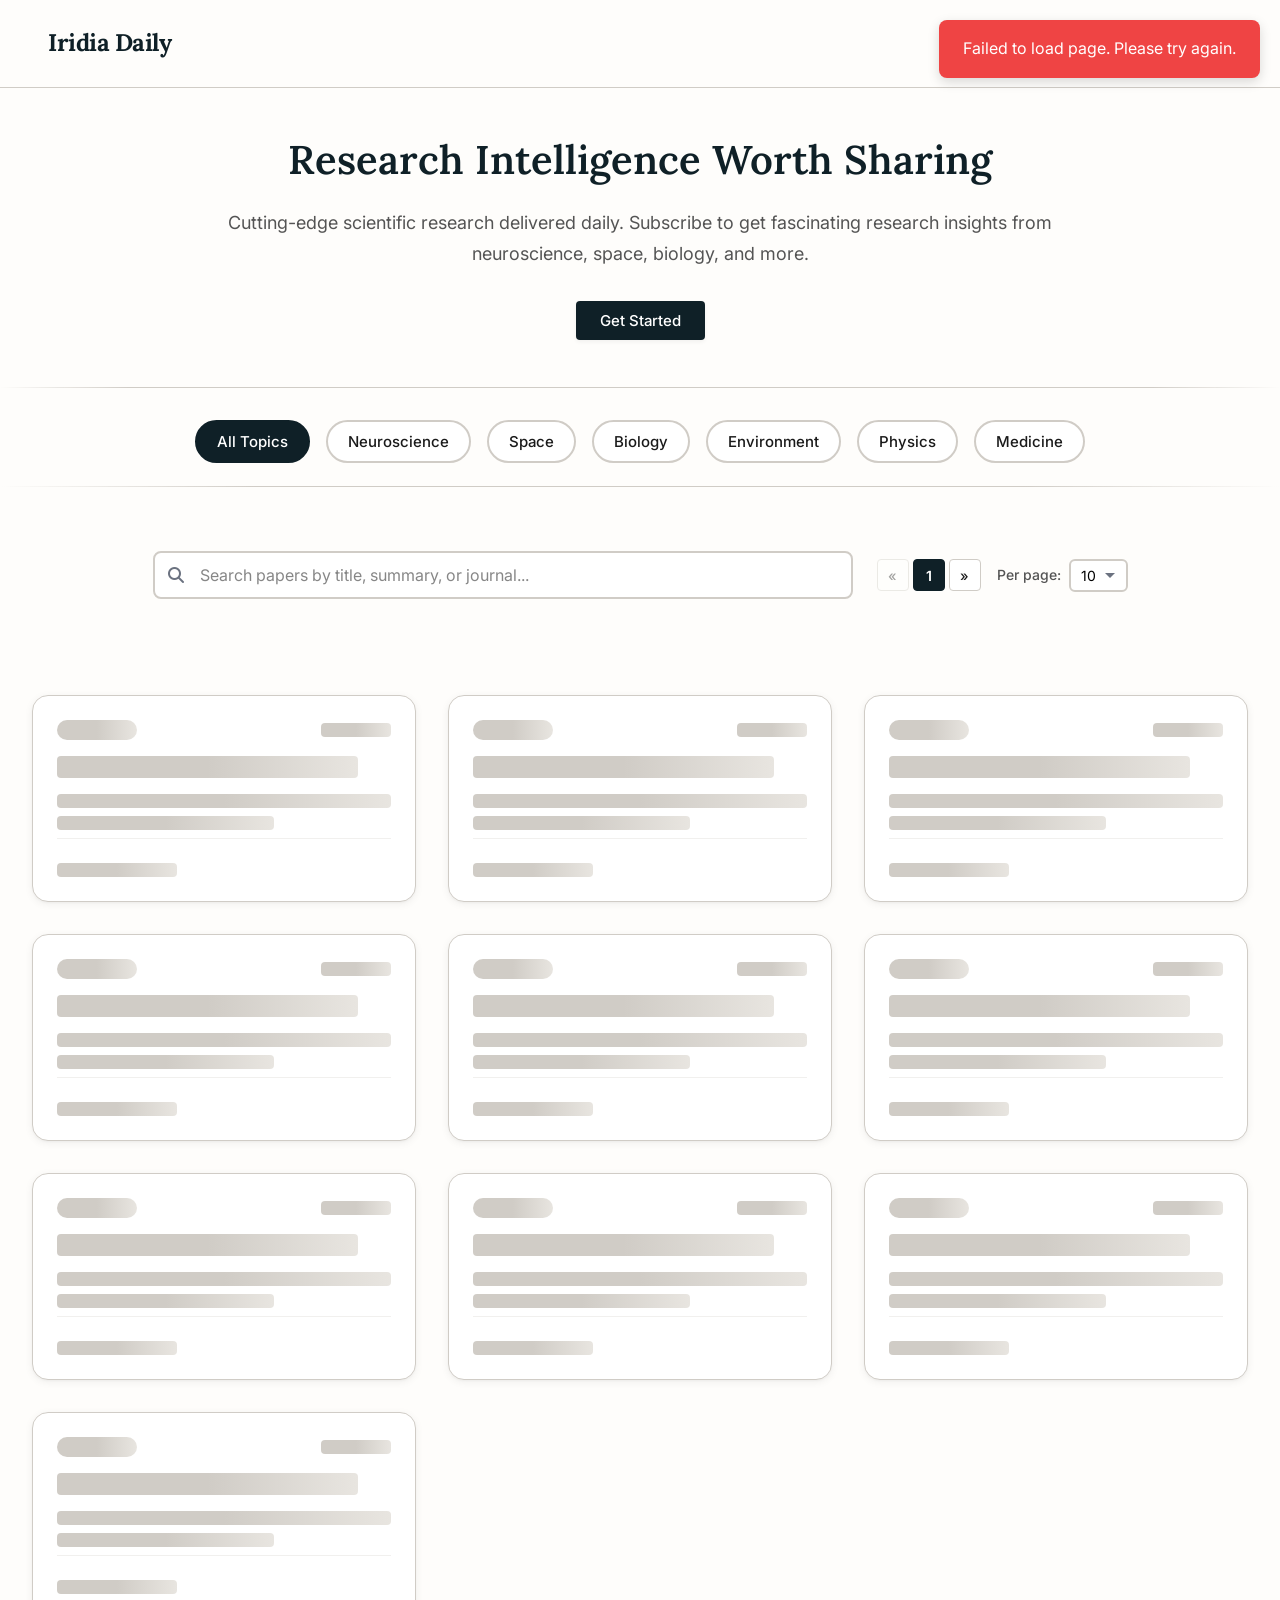
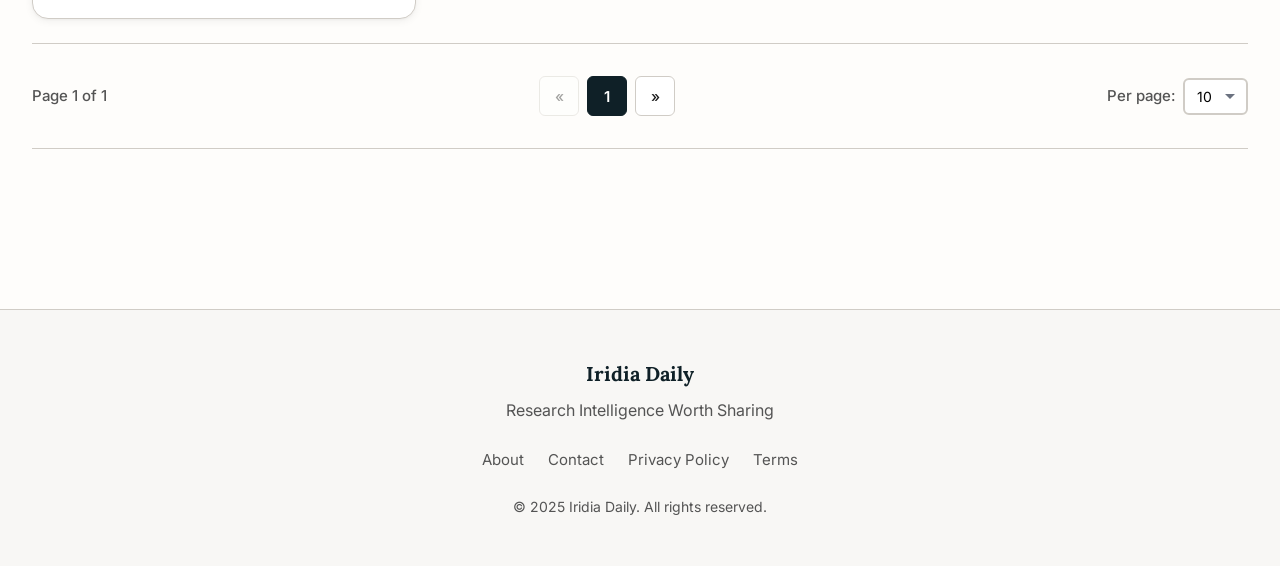
==== commit 2c758e03: "pagination works much better!" ====
--- a/website/index.html
+++ b/website/index.html
@@ -1,388 +1,450 @@
 <!DOCTYPE html>
 <html lang="en">
-<!--
+  <!--
     Iridia Daily - Research Newsletter Platform
     
     An accessible, responsive web application for daily research paper curation.
     Built with semantic HTML5, WCAG 2.1 AA compliant, and optimized for 
     assistive technologies.
     
-    @version 2.1.0
-    @license MIT
-    @author Iridia Daily Team
+    @author Alex Howell
 -->
-<head>
-    <meta charset="UTF-8">
-    <meta name="viewport" content="width=device-width, initial-scale=1.0">
-    <meta name="description" content="Cutting-edge scientific research delivered daily. Subscribe to get fascinating research insights from neuroscience, space, biology, and more.">
-    
+  <head>
+    <meta charset="UTF-8" />
+    <meta name="viewport" content="width=device-width, initial-scale=1.0" />
+    <meta
+      name="description"
+      content="Cutting-edge scientific research delivered daily. Subscribe to get fascinating research insights from neuroscience, space, biology, and more."
+    />
+
     <!-- Page Title -->
-    <title>Iridia Daily – Research Intelligence Worth Sharing</title>
-    
+    <title>Iridia Daily - Research Intelligence Worth Sharing</title>
+
     <!-- Canonical URL -->
-    <link rel="canonical" href="https://iridia-daily.com/">
-    
+    <link rel="canonical" href="https://iridia-daily.com/" />
+
     <!-- Open Graph Meta Tags for Social Sharing -->
-    <meta property="og:title" content="Iridia Daily – Research Intelligence Worth Sharing">
-    <meta property="og:description" content="Cutting-edge scientific research delivered daily. Subscribe to get fascinating research insights from neuroscience, space, biology, and more.">
-    <meta property="og:type" content="website">
-    <meta property="og:url" content="https://iridia-daily.com/">
-    <meta property="og:site_name" content="Iridia Daily">
-    
+    <meta
+      property="og:title"
+      content="Iridia Daily - Research Intelligence Worth Sharing"
+    />
+    <meta
+      property="og:description"
+      content="Cutting-edge scientific research delivered daily. Subscribe to get fascinating research insights from neuroscience, space, biology, and more."
+    />
+    <meta property="og:type" content="website" />
+    <meta property="og:url" content="https://iridia-daily.com/" />
+    <meta property="og:site_name" content="Iridia Daily" />
+
     <!-- Twitter Card Meta Tags -->
-    <meta name="twitter:card" content="summary_large_image">
-    <meta name="twitter:title" content="Iridia Daily – Research Intelligence Worth Sharing">
-    <meta name="twitter:description" content="Cutting-edge scientific research delivered daily. Subscribe to get fascinating research insights from neuroscience, space, biology, and more.">
-    
+    <meta name="twitter:card" content="summary_large_image" />
+    <meta
+      name="twitter:title"
+      content="Iridia Daily - Research Intelligence Worth Sharing"
+    />
+    <meta
+      name="twitter:description"
+      content="Cutting-edge scientific research delivered daily. Subscribe to get fascinating research insights from neuroscience, space, biology, and more."
+    />
+
     <!-- Preconnect to External Resources for Performance -->
-    <link rel="preconnect" href="https://fonts.googleapis.com">
-    <link rel="preconnect" href="https://fonts.gstatic.com" crossorigin>
-    
+    <link rel="preconnect" href="https://fonts.googleapis.com" />
+    <link rel="preconnect" href="https://fonts.gstatic.com" crossorigin />
+
     <!-- External Fonts -->
-    <link href="https://fonts.googleapis.com/css2?family=Lora:wght@400;600;700&family=Inter:wght@400;500;600&display=swap" rel="stylesheet">
-    
+    <link
+      href="https://fonts.googleapis.com/css2?family=Lora:wght@400;600;700&family=Inter:wght@400;500;600&display=swap"
+      rel="stylesheet"
+    />
+
+    <!-- Font Awesome for Icons (replaces emojis) -->
+    <link
+      rel="stylesheet"
+      href="https://cdnjs.cloudflare.com/ajax/libs/font-awesome/6.4.0/css/all.min.css"
+      integrity="sha512-iecdLmaskl7CVkqkXNQ/ZH/XLlvWZOJyj7Yy7tcenmpD1ypASozpmT/E0iPtmFIB46ZmdtAc9eNBvH0H/ZpiBw=="
+      crossorigin="anonymous"
+      referrerpolicy="no-referrer"
+    />
+
     <!-- Stylesheet -->
-    <link rel="stylesheet" href="styles.css">
-</head>
-<body>
+    <link rel="stylesheet" href="styles.css" />
+  </head>
+  <body>
     <!-- Skip Navigation Link for Keyboard Users -->
     <a href="#main-content" class="skip-link">Skip to main content</a>
 
     <!-- Site Header with Navigation -->
     <header class="header" role="banner">
-        <div class="header-content">
-            <!-- Logo / Home Link -->
-            <a href="https://iridia-daily.com/" class="logo" aria-label="Iridia Daily - Home">Iridia Daily</a>
-            
-            <!-- Primary Subscribe Button -->
-            <button 
-                type="button" 
-                class="subscribe-btn" 
-                aria-label="Open subscription form"
-            >
-                Subscribe
-            </button>
-        </div>
+      <div class="header-content">
+        <!-- Logo / Home Link -->
+        <a
+          href="https://iridia-daily.com/"
+          class="logo"
+          aria-label="Iridia Daily - Home"
+          >Iridia Daily</a
+        >
+
+        <!-- Primary Subscribe Button -->
+        <button
+          type="button"
+          class="subscribe-btn"
+          aria-label="Open subscription form"
+        >
+          Subscribe
+        </button>
+      </div>
     </header>
 
     <!-- Main Content Area -->
     <main id="main-content">
-        <!-- Hero Section -->
-        <section class="hero" aria-labelledby="hero-heading">
-            <h1 id="hero-heading">Research Intelligence Worth Sharing</h1>
-            <p>
-                Cutting-edge scientific research delivered daily. 
-                Subscribe to get fascinating research insights from neuroscience, space, biology, and more.
-            </p>
-            <button 
-                type="button" 
-                class="subscribe-btn" 
-                aria-label="Get started with subscription"
-            >
-                Get Started
-            </button>
-        </section>
-
-        <!-- Topic Filter Navigation -->
-        <nav class="filter-bar" aria-label="Research topic filters">
-            <div class="filter-buttons" role="group" aria-label="Filter papers by topic">
-                <button 
-                    type="button"
-                    class="filter-btn active" 
-                    data-topic="all"
-                    aria-pressed="true"
-                    aria-label="Show all topics"
-                >
-                    All Topics
-                </button>
-                <button 
-                    type="button"
-                    class="filter-btn" 
-                    data-topic="neuroscience"
-                    aria-pressed="false"
-                    aria-label="Filter by neuroscience"
-                >
-                    Neuroscience
-                </button>
-                <button 
-                    type="button"
-                    class="filter-btn" 
-                    data-topic="space"
-                    aria-pressed="false"
-                    aria-label="Filter by space research"
-                >
-                    Space
-                </button>
-                <button 
-                    type="button"
-                    class="filter-btn" 
-                    data-topic="biology"
-                    aria-pressed="false"
-                    aria-label="Filter by biology"
-                >
-                    Biology
-                </button>
-                <button 
-                    type="button"
-                    class="filter-btn" 
-                    data-topic="environment"
-                    aria-pressed="false"
-                    aria-label="Filter by environment"
-                >
-                    Environment
-                </button>
-                <button 
-                    type="button"
-                    class="filter-btn" 
-                    data-topic="physics"
-                    aria-pressed="false"
-                    aria-label="Filter by physics"
-                >
-                    Physics
-                </button>
-                <button 
-                    type="button"
-                    class="filter-btn" 
-                    data-topic="medicine"
-                    aria-pressed="false"
-                    aria-label="Filter by medicine"
-                >
-                    Medicine
-                </button>
-            </div>
-        </nav>
-
-        <!-- Research Papers Archive -->
-        <section class="archive" aria-labelledby="archive-heading">
-            <h2 id="archive-heading" class="section-title">Recent Research</h2>
-            
-            <!-- Live Region for Dynamic Updates -->
-            <div 
-                class="archive-grid" 
-                id="archiveGrid"
-                role="region"
-                aria-live="polite"
-                aria-atomic="false"
-                aria-label="Research papers list"
-            >
-                <!-- Papers are dynamically inserted via JavaScript -->
-            </div>
-            
-            <!-- Screen Reader Status Message -->
-            <div 
-                id="filter-status" 
-                class="visually-hidden" 
-                role="status" 
-                aria-live="polite"
-                aria-atomic="true"
-            ></div>
-        </section>
+      <!-- Hero Section -->
+      <section class="hero" aria-labelledby="hero-heading">
+        <h1 id="hero-heading">Research Intelligence Worth Sharing</h1>
+        <p>
+          Cutting-edge scientific research delivered daily. Subscribe to get
+          fascinating research insights from neuroscience, space, biology, and
+          more.
+        </p>
+        <button
+          type="button"
+          class="subscribe-btn"
+          aria-label="Get started with subscription"
+        >
+          Get Started
+        </button>
+      </section>
+
+      <!-- Topic Filter Navigation -->
+      <nav class="filter-bar" aria-label="Research topic filters">
+        <div
+          class="filter-buttons"
+          role="group"
+          aria-label="Filter papers by topic"
+        >
+          <button
+            type="button"
+            class="filter-btn active"
+            data-topic="all"
+            aria-pressed="true"
+            aria-label="Show all topics"
+          >
+            All Topics
+          </button>
+          <button
+            type="button"
+            class="filter-btn"
+            data-topic="neuroscience"
+            aria-pressed="false"
+            aria-label="Filter by neuroscience"
+          >
+            Neuroscience
+          </button>
+          <button
+            type="button"
+            class="filter-btn"
+            data-topic="space"
+            aria-pressed="false"
+            aria-label="Filter by space research"
+          >
+            Space
+          </button>
+          <button
+            type="button"
+            class="filter-btn"
+            data-topic="biology"
+            aria-pressed="false"
+            aria-label="Filter by biology"
+          >
+            Biology
+          </button>
+          <button
+            type="button"
+            class="filter-btn"
+            data-topic="environment"
+            aria-pressed="false"
+            aria-label="Filter by environment"
+          >
+            Environment
+          </button>
+          <button
+            type="button"
+            class="filter-btn"
+            data-topic="physics"
+            aria-pressed="false"
+            aria-label="Filter by physics"
+          >
+            Physics
+          </button>
+          <button
+            type="button"
+            class="filter-btn"
+            data-topic="medicine"
+            aria-pressed="false"
+            aria-label="Filter by medicine"
+          >
+            Medicine
+          </button>
+        </div>
+      </nav>
+
+      <!-- Research Papers Archive -->
+      <section class="archive" aria-label="Research papers archive">
+        <!-- Live Region for Dynamic Updates -->
+        <div
+          class="archive-grid"
+          id="archiveGrid"
+          role="region"
+          aria-live="polite"
+          aria-atomic="false"
+          aria-label="Research papers list"
+        >
+          <!-- Papers are dynamically inserted via JavaScript -->
+        </div>
+
+        <!-- Screen Reader Status Message -->
+        <div
+          id="filter-status"
+          class="visually-hidden"
+          role="status"
+          aria-live="polite"
+          aria-atomic="true"
+        ></div>
+      </section>
     </main>
 
     <!-- Site Footer -->
     <footer class="footer" role="contentinfo">
-        <div class="footer-content">
-            <div class="footer-logo" aria-hidden="true">Iridia Daily</div>
-            <p class="footer-tagline">Research Intelligence Worth Sharing</p>
-            
-            <!-- Footer Navigation -->
-            <nav class="footer-links" aria-label="Footer navigation">
-                <a href="#about">About</a>
-                <a href="#contact">Contact</a>
-                <a href="#privacy">Privacy Policy</a>
-                <a href="#terms">Terms</a>
-            </nav>
-            
-            <p class="footer-copyright">© 2025 Iridia Daily. All rights reserved.</p>
-        </div>
+      <div class="footer-content">
+        <div class="footer-logo" aria-hidden="true">Iridia Daily</div>
+        <p class="footer-tagline">Research Intelligence Worth Sharing</p>
+
+        <!-- Footer Navigation -->
+        <nav class="footer-links" aria-label="Footer navigation">
+          <a href="#about">About</a>
+          <a href="#contact">Contact</a>
+          <a href="#privacy">Privacy Policy</a>
+          <a href="#terms">Terms</a>
+        </nav>
+
+        <p class="footer-copyright">
+          © 2025 Iridia Daily. All rights reserved.
+        </p>
+      </div>
     </footer>
 
     <!-- Subscription Modal Dialog -->
-    <div 
-        class="modal-overlay" 
-        id="modalOverlay"
-        role="dialog"
-        aria-modal="true"
-        aria-labelledby="modal-title"
-        aria-describedby="modal-description"
-        aria-hidden="true"
+    <div
+      class="modal-overlay"
+      id="modalOverlay"
+      role="dialog"
+      aria-modal="true"
+      aria-labelledby="modal-title"
+      aria-describedby="modal-description"
+      aria-hidden="true"
     >
-        <div class="modal">
-            <!-- Close Button -->
-            <button 
-                type="button"
-                class="close-btn" 
-                aria-label="Close subscription dialog"
+      <div class="modal">
+        <!-- Close Button -->
+        <button
+          type="button"
+          class="close-btn"
+          aria-label="Close subscription dialog"
+        >
+          <span aria-hidden="true">&times;</span>
+        </button>
+
+        <!-- Modal Title -->
+        <h2 id="modal-title">Subscribe to Iridia Daily</h2>
+
+        <!-- Modal Description -->
+        <p id="modal-description" class="modal-description">
+          Select the topics you're interested in and we'll send you fascinating
+          research insights straight to your inbox.
+        </p>
+
+        <!-- Subscription Form -->
+        <form id="subscribeForm" novalidate>
+          <!-- Email Field -->
+          <div class="form-group">
+            <label for="email" class="form-label">
+              Email Address
+              <span aria-label="required">*</span>
+            </label>
+            <input
+              type="email"
+              id="email"
+              name="email"
+              class="form-input"
+              placeholder="you@example.com"
+              required
+              aria-required="true"
+              aria-describedby="email-error"
+              autocomplete="email"
+            />
+            <!-- Error Message Container -->
+            <span
+              id="email-error"
+              class="error-message"
+              role="alert"
+              aria-live="assertive"
+            ></span>
+          </div>
+
+          <!-- Topic Selection Fieldset -->
+          <fieldset class="form-group">
+            <legend class="form-label">
+              Topics of Interest
+              <span aria-label="required">*</span>
+              <span class="form-hint">(select at least one)</span>
+            </legend>
+
+            <div
+              class="topic-checkboxes"
+              role="group"
+              aria-describedby="topics-error"
             >
-                <span aria-hidden="true">&times;</span>
-            </button>
-            
-            <!-- Modal Title -->
-            <h2 id="modal-title">Subscribe to Iridia Daily</h2>
-            
-            <!-- Modal Description -->
-            <p id="modal-description" class="modal-description">
-                Select the topics you're interested in and we'll send you fascinating research insights straight to your inbox.
-            </p>
-            
-            <!-- Subscription Form -->
-            <form id="subscribeForm" novalidate>
-                <!-- Email Field -->
-                <div class="form-group">
-                    <label for="email" class="form-label">
-                        Email Address
-                        <span aria-label="required">*</span>
-                    </label>
-                    <input 
-                        type="email" 
-                        id="email" 
-                        name="email" 
-                        class="form-input" 
-                        placeholder="you@example.com"
-                        required
-                        aria-required="true"
-                        aria-describedby="email-error"
-                        autocomplete="email"
-                    >
-                    <!-- Error Message Container -->
-                    <span id="email-error" class="error-message" role="alert" aria-live="assertive"></span>
-                </div>
-                
-                <!-- Topic Selection Fieldset -->
-                <fieldset class="form-group">
-                    <legend class="form-label">
-                        Topics of Interest 
-                        <span aria-label="required">*</span>
-                        <span class="form-hint">(select at least one)</span>
-                    </legend>
-                    
-                    <div class="topic-checkboxes" role="group" aria-describedby="topics-error">
-                        <!-- Neuroscience Topic -->
-                        <div class="topic-checkbox-wrapper checked">
-                            <input 
-                                type="checkbox" 
-                                id="neuroscience" 
-                                name="topics" 
-                                value="neuroscience"
-                                checked
-                                aria-describedby="neuroscience-desc"
-                            >
-                            <label for="neuroscience" class="topic-checkbox-label">
-                                Neuroscience
-                                <span id="neuroscience-desc" class="visually-hidden">Brain and nervous system research</span>
-                            </label>
-                        </div>
-                        
-                        <!-- Space Topic -->
-                        <div class="topic-checkbox-wrapper checked">
-                            <input 
-                                type="checkbox" 
-                                id="space" 
-                                name="topics" 
-                                value="space"
-                                checked
-                                aria-describedby="space-desc"
-                            >
-                            <label for="space" class="topic-checkbox-label">
-                                Space
-                                <span id="space-desc" class="visually-hidden">Astronomy and space exploration</span>
-                            </label>
-                        </div>
-                        
-                        <!-- Biology Topic -->
-                        <div class="topic-checkbox-wrapper checked">
-                            <input 
-                                type="checkbox" 
-                                id="biology" 
-                                name="topics" 
-                                value="biology"
-                                checked
-                                aria-describedby="biology-desc"
-                            >
-                            <label for="biology" class="topic-checkbox-label">
-                                Biology
-                                <span id="biology-desc" class="visually-hidden">Life sciences and biological research</span>
-                            </label>
-                        </div>
-                        
-                        <!-- Environment Topic -->
-                        <div class="topic-checkbox-wrapper checked">
-                            <input 
-                                type="checkbox" 
-                                id="environment" 
-                                name="topics" 
-                                value="environment"
-                                checked
-                                aria-describedby="environment-desc"
-                            >
-                            <label for="environment" class="topic-checkbox-label">
-                                Environment
-                                <span id="environment-desc" class="visually-hidden">Climate and environmental science</span>
-                            </label>
-                        </div>
-                        
-                        <!-- Physics Topic -->
-                        <div class="topic-checkbox-wrapper checked">
-                            <input 
-                                type="checkbox" 
-                                id="physics" 
-                                name="topics" 
-                                value="physics"
-                                checked
-                                aria-describedby="physics-desc"
-                            >
-                            <label for="physics" class="topic-checkbox-label">
-                                Physics
-                                <span id="physics-desc" class="visually-hidden">Physical sciences and quantum research</span>
-                            </label>
-                        </div>
-                        
-                        <!-- Medicine Topic -->
-                        <div class="topic-checkbox-wrapper checked">
-                            <input 
-                                type="checkbox" 
-                                id="medicine" 
-                                name="topics" 
-                                value="medicine"
-                                checked
-                                aria-describedby="medicine-desc"
-                            >
-                            <label for="medicine" class="topic-checkbox-label">
-                                Medicine
-                                <span id="medicine-desc" class="visually-hidden">Medical research and healthcare</span>
-                            </label>
-                        </div>
-                    </div>
-                    
-                    <!-- Topics Error Message Container -->
-                    <span id="topics-error" class="error-message" role="alert" aria-live="assertive"></span>
-                </fieldset>
-                
-                <!-- Submit Button -->
-                <button 
-                    type="submit" 
-                    class="submit-btn" 
-                    id="submitBtn"
-                    aria-label="Submit subscription"
-                >
-                    Subscribe
-                </button>
-                
-                <!-- Form Status Messages -->
-                <div 
-                    id="message" 
-                    role="status" 
-                    aria-live="polite" 
-                    aria-atomic="true"
-                ></div>
-            </form>
-        </div>
+              <!-- Neuroscience Topic -->
+              <div class="topic-checkbox-wrapper checked">
+                <input
+                  type="checkbox"
+                  id="neuroscience"
+                  name="topics"
+                  value="neuroscience"
+                  checked
+                  aria-describedby="neuroscience-desc"
+                />
+                <label for="neuroscience" class="topic-checkbox-label">
+                  Neuroscience
+                  <span id="neuroscience-desc" class="visually-hidden"
+                    >Brain and nervous system research</span
+                  >
+                </label>
+              </div>
+
+              <!-- Space Topic -->
+              <div class="topic-checkbox-wrapper checked">
+                <input
+                  type="checkbox"
+                  id="space"
+                  name="topics"
+                  value="space"
+                  checked
+                  aria-describedby="space-desc"
+                />
+                <label for="space" class="topic-checkbox-label">
+                  Space
+                  <span id="space-desc" class="visually-hidden"
+                    >Astronomy and space exploration</span
+                  >
+                </label>
+              </div>
+
+              <!-- Biology Topic -->
+              <div class="topic-checkbox-wrapper checked">
+                <input
+                  type="checkbox"
+                  id="biology"
+                  name="topics"
+                  value="biology"
+                  checked
+                  aria-describedby="biology-desc"
+                />
+                <label for="biology" class="topic-checkbox-label">
+                  Biology
+                  <span id="biology-desc" class="visually-hidden"
+                    >Life sciences and biological research</span
+                  >
+                </label>
+              </div>
+
+              <!-- Environment Topic -->
+              <div class="topic-checkbox-wrapper checked">
+                <input
+                  type="checkbox"
+                  id="environment"
+                  name="topics"
+                  value="environment"
+                  checked
+                  aria-describedby="environment-desc"
+                />
+                <label for="environment" class="topic-checkbox-label">
+                  Environment
+                  <span id="environment-desc" class="visually-hidden"
+                    >Climate and environmental science</span
+                  >
+                </label>
+              </div>
+
+              <!-- Physics Topic -->
+              <div class="topic-checkbox-wrapper checked">
+                <input
+                  type="checkbox"
+                  id="physics"
+                  name="topics"
+                  value="physics"
+                  checked
+                  aria-describedby="physics-desc"
+                />
+                <label for="physics" class="topic-checkbox-label">
+                  Physics
+                  <span id="physics-desc" class="visually-hidden"
+                    >Physical sciences and quantum research</span
+                  >
+                </label>
+              </div>
+
+              <!-- Medicine Topic -->
+              <div class="topic-checkbox-wrapper checked">
+                <input
+                  type="checkbox"
+                  id="medicine"
+                  name="topics"
+                  value="medicine"
+                  checked
+                  aria-describedby="medicine-desc"
+                />
+                <label for="medicine" class="topic-checkbox-label">
+                  Medicine
+                  <span id="medicine-desc" class="visually-hidden"
+                    >Medical research and healthcare</span
+                  >
+                </label>
+              </div>
+            </div>
+
+            <!-- Topics Error Message Container -->
+            <span
+              id="topics-error"
+              class="error-message"
+              role="alert"
+              aria-live="assertive"
+            ></span>
+          </fieldset>
+
+          <!-- Submit Button -->
+          <button
+            type="submit"
+            class="submit-btn"
+            id="submitBtn"
+            aria-label="Submit subscription"
+          >
+            Subscribe
+          </button>
+
+          <!-- Form Status Messages -->
+          <div
+            id="message"
+            role="status"
+            aria-live="polite"
+            aria-atomic="true"
+          ></div>
+        </form>
+      </div>
     </div>
 
     <!-- Configuration Script -->
     <script src="config.js"></script>
-    
+
     <!-- Main Application Script -->
     <script src="app.js"></script>
-</body>
+  </body>
 </html>
--- a/website/styles.css
+++ b/website/styles.css
@@ -1,9 +1,16 @@
 /**
- * Iridia Daily - Accessible Stylesheet
+ * Iridia Daily - Complete Stylesheet
  * 
- * A modern, accessible stylesheet implementing WCAG 2.1 Level AA standards.
- * Features semantic styling, focus management, reduced motion support, and
- * high contrast modes for improved usability across all user needs.
+ * A modern, accessible stylesheet implementing WCAG 2.1 Level AA standards
+ * with enhanced archive features including search, filters, and pagination.
+ * 
+ * Features:
+ * - Semantic styling with accessible color contrasts
+ * - FontAwesome icon integration
+ * - Responsive grid layouts for 10/25/50 records
+ * - Focus management and keyboard navigation
+ * - Reduced motion support
+ * - High contrast mode compatibility
  * 
  * @author Alex Howell
  */
@@ -16,16 +23,17 @@
    ========================================================================== */
 
 :root {
-    /* Color Palette - Accessible colors with WCAG AA contrast ratios */
+    /* Color Palette - WCAG AA compliant */
     --color-bg: #FEFDFB;
     --color-paper: #F8F7F5;
-    --color-text: #1a1a1a;              /* 4.5:1 contrast on white */
-    --color-text-secondary: #545454;    /* 7:1 contrast on white */
+    --color-text: #1a1a1a;
+    --color-text-secondary: #545454;
     --color-border: #d0ccc6;
-    --color-accent: #0f2027;            /* 14:1 contrast on white */
-    --color-focus: #0066cc;             /* Focus indicator color */
-    
-    /* Topic Colors - Adjusted for sufficient contrast */
+    --color-accent: #0f2027;
+    --color-accent-hover: #1a2f3a;
+    --color-focus: #0066cc;
+    
+    /* Topic Colors */
     --color-neuroscience: #7d3bb8;
     --color-space: #3651d4;
     --color-biology: #05a77c;
@@ -33,39 +41,37 @@
     --color-physics: #d4244d;
     --color-medicine: #d11363;
     --color-technology: #2ba9cc;
-    
-    /* Typography System */
+    --color-chemistry: #a855f7;
+    
+    /* Typography */
     --font-serif: 'Lora', Georgia, serif;
     --font-sans: 'Inter', -apple-system, BlinkMacSystemFont, 'Segoe UI', sans-serif;
     
-    /* Spacing Scale - 8px baseline grid system */
-    --space-xs: 0.5rem;     /* 8px */
-    --space-sm: 1rem;       /* 16px */
-    --space-md: 1.5rem;     /* 24px */
-    --space-lg: 2rem;       /* 32px */
-    --space-xl: 3rem;       /* 48px */
-    --space-xxl: 4rem;      /* 64px */
-    
-    /* Animation Timing - CSS custom properties for respecting reduced motion */
+    /* Spacing Scale - 8px baseline */
+    --space-xs: 0.5rem;
+    --space-sm: 1rem;
+    --space-md: 1.5rem;
+    --space-lg: 2rem;
+    --space-xl: 3rem;
+    --space-xxl: 4rem;
+    
+    /* Animation Timing */
     --transition-fast: 0.2s ease;
     --transition-normal: 0.3s ease;
     --transition-slow: 0.5s ease;
     
-    /* Elevation System - Subtle shadows for depth */
+    /* Elevation */
     --shadow-sm: 0 2px 4px rgba(0, 0, 0, 0.05);
     --shadow-md: 0 4px 12px rgba(0, 0, 0, 0.1);
     --shadow-lg: 0 8px 24px rgba(0, 0, 0, 0.12);
     
-    /* Focus Ring - Visible keyboard navigation indicator */
+    /* Focus Ring */
     --focus-ring: 0 0 0 3px var(--color-focus);
     --focus-ring-offset: 2px;
 }
 
 /* ==========================================================================
    CSS Reset
-   
-   Normalize browser defaults to ensure consistent rendering across all
-   browsers while maintaining accessibility features.
    ========================================================================== */
 
 *,
@@ -76,22 +82,14 @@
     box-sizing: border-box;
 }
 
-/**
- * Base Body Styles
- * Sets foundational typography and accessibility features
- */
 body {
     font-family: var(--font-sans);
     font-size: 1rem;
     line-height: 1.6;
     color: var(--color-text);
     background: var(--color-bg);
-    
-    /* Improved text rendering on WebKit and Firefox */
     -webkit-font-smoothing: antialiased;
     -moz-osx-font-smoothing: grayscale;
-    
-    /* Prevent horizontal scroll */
     overflow-x: hidden;
 }
 
@@ -105,9 +103,6 @@
 
 /* ==========================================================================
    Skip Navigation Link
-   
-   Critical accessibility feature allowing keyboard users to bypass
-   repetitive navigation and jump directly to main content.
    ========================================================================== */
 
 .skip-link {
@@ -123,10 +118,6 @@
     transition: top var(--transition-fast);
 }
 
-/**
- * Skip Link Focus State
- * Makes link visible when focused via keyboard navigation
- */
 .skip-link:focus {
     top: 0;
     outline: 3px solid var(--color-focus);
@@ -135,9 +126,6 @@
 
 /* ==========================================================================
    Typography
-   
-   Semantic heading hierarchy using accessible font sizes and weights.
-   All headings maintain proper contrast ratios.
    ========================================================================== */
 
 h1, h2, h3, h4, h5, h6 {
@@ -178,16 +166,13 @@
     transition: box-shadow var(--transition-fast);
 }
 
-/**
- * Scrolled State
- * Adds subtle shadow when user scrolls past header
- */
 .header.scrolled {
     box-shadow: var(--shadow-sm);
 }
 
 .header-content {
     width: 100%;
+    max-width: 1400px;
     padding: 0 var(--space-lg);
     margin: 0 auto;
     display: flex;
@@ -195,10 +180,6 @@
     align-items: center;
 }
 
-/**
- * Logo Link
- * Main site branding with accessible hover and focus states
- */
 .logo {
     font-family: var(--font-serif);
     font-size: 1.5rem;
@@ -222,15 +203,8 @@
 
 /* ==========================================================================
    Buttons
-   
-   Accessible button styles with clear focus indicators, sufficient contrast,
-   and proper hover/active states for all interaction methods.
-   ========================================================================== */
-
-/**
- * Primary Subscribe Button
- * High contrast button with shimmer effect and accessible states
- */
+   ========================================================================== */
+
 .subscribe-btn {
     padding: 0.625rem 1.5rem;
     font-family: var(--font-sans);
@@ -247,10 +221,6 @@
     overflow: hidden;
 }
 
-/**
- * Shimmer Effect
- * Decorative sliding shimmer animation on hover that covers entire button
- */
 .subscribe-btn::before {
     content: '';
     position: absolute;
@@ -268,7 +238,7 @@
 }
 
 .subscribe-btn:hover {
-    background: #1a2f3a;
+    background: var(--color-accent-hover);
     transform: translateY(-2px);
     box-shadow: var(--shadow-md);
 }
@@ -282,10 +252,6 @@
     transform: translateY(0);
 }
 
-/**
- * Disabled State
- * Clearly indicates button is not interactive
- */
 .subscribe-btn:disabled {
     opacity: 0.6;
     cursor: not-allowed;
@@ -302,16 +268,27 @@
 .hero {
     width: 100%;
     padding: var(--space-xl) var(--space-lg);
-    margin: 0 auto;
     text-align: center;
-    border-bottom: 1px solid var(--color-border);
     animation: fadeInUp 0.8s ease both;
-}
-
-/**
- * Fade In Animation
- * Smooth entrance effect with upward motion
- */
+    position: relative;
+}
+
+/* Full-width decorative separator after hero */
+.hero::after {
+    content: '';
+    position: absolute;
+    bottom: 0;
+    left: 0;
+    right: 0;
+    height: 1px;
+    background: linear-gradient(to right, 
+        transparent, 
+        var(--color-border) 10%, 
+        var(--color-border) 90%, 
+        transparent
+    );
+}
+
 @keyframes fadeInUp {
     from {
         opacity: 0;
@@ -324,359 +301,806 @@
 }
 
 .hero h1 {
-    margin-bottom: var(--space-sm);
-    animation: fadeInUp 0.8s ease 0.1s both;
+    max-width: 900px;
+    margin: 0 auto var(--space-md);
 }
 
 .hero p {
+    max-width: 900px;
+    margin: 0 auto var(--space-lg);
     font-size: 1.125rem;
+    line-height: 1.7;
     color: var(--color-text-secondary);
-    max-width: 600px;
-    margin: 0 auto var(--space-lg);
-    animation: fadeInUp 0.8s ease 0.2s both;
-}
-
-.hero .subscribe-btn {
-    animation: fadeInUp 0.8s ease 0.3s both;
+}
+
+/* ==========================================================================
+   Search Container
+   ========================================================================== */
+
+.search-container {
+    max-width: 1400px;
+    margin: var(--space-xxl) auto 0;
+    padding: 0 var(--space-lg);
+    display: flex;
+    align-items: center;
+    justify-content: center;
+    gap: var(--space-md);
+}
+
+.search-wrapper {
+    flex: 1;
+    max-width: 700px;
+    position: relative;
+}
+
+.search-input {
+    width: 100%;
+    padding: 12px 45px;
+    font-size: 16px;
+    font-family: var(--font-sans);
+    border: 2px solid var(--color-border);
+    border-radius: 8px;
+    background: white;
+    transition: border-color var(--transition-fast), box-shadow var(--transition-fast);
+}
+
+.search-input:focus {
+    outline: none;
+    border-color: var(--color-focus);
+    box-shadow: 0 0 0 3px rgba(0, 102, 204, 0.1);
+}
+
+.search-input::placeholder {
+    color: var(--color-text-secondary);
+    opacity: 0.7;
+}
+
+.clear-search-btn {
+    position: absolute;
+    right: 15px;
+    top: 50%;
+    transform: translateY(-50%);
+    background: none;
+    border: none;
+    color: var(--color-text-secondary);
+    cursor: pointer;
+    padding: 5px;
+    transition: color var(--transition-fast);
+    display: flex;
+    align-items: center;
+    justify-content: center;
+    font-size: 16px;
+}
+
+.clear-search-btn.hidden {
+    display: none;
+}
+
+.clear-search-btn:hover {
+    color: #ef4444;
+}
+
+.clear-search-btn:focus {
+    outline: 2px solid var(--color-focus);
+    outline-offset: 2px;
+    border-radius: 4px;
+}
+
+/* ==========================================================================
+   Display Controls (Per-Page Selector)
+   ========================================================================== */
+
+.display-controls {
+    display: flex;
+    align-items: center;
+    justify-content: center;
+    gap: 10px;
+    margin-top: 15px;
+    font-size: 14px;
+    color: var(--color-text-secondary);
+}
+
+.display-controls label {
+    font-weight: 500;
+}
+
+.per-page-selector {
+    padding: 8px 32px 8px 12px;
+    font-size: 14px;
+    font-family: var(--font-sans);
+    border: 2px solid var(--color-border);
+    border-radius: 6px;
+    background: white;
+    cursor: pointer;
+    transition: border-color var(--transition-fast), box-shadow var(--transition-fast);
+    appearance: none;
+    background-image: url("data:image/svg+xml,%3Csvg xmlns='http://www.w3.org/2000/svg' width='12' height='12' viewBox='0 0 12 12'%3E%3Cpath fill='%236b7280' d='M6 9L1 4h10z'/%3E%3C/svg%3E");
+    background-repeat: no-repeat;
+    background-position: right 10px center;
+}
+
+.per-page-selector:focus {
+    outline: none;
+    border-color: var(--color-focus);
+    box-shadow: 0 0 0 3px rgba(0, 102, 204, 0.1);
+}
+
+.per-page-selector:hover {
+    border-color: #9ca3af;
+}
+
+/* ==========================================================================
+   Archive Stats Display
+   ========================================================================== */
+
+#archiveStats {
+    text-align: center;
+    margin: var(--space-md) auto;
+    padding: 0.75rem var(--space-md);
+    color: var(--color-text-secondary);
+    font-size: 0.9rem;
+    background: var(--color-paper);
+    border-radius: 8px;
+    max-width: 700px;
 }
 
 /* ==========================================================================
    Filter Bar
-   
-   Accessible topic filter navigation with ARIA attributes and keyboard
-   support. Filter buttons use aria-pressed for toggle state.
    ========================================================================== */
 
 .filter-bar {
+    position: sticky;
+    top: 73px;
+    z-index: 90;
     width: 100%;
-    padding: var(--space-md) var(--space-lg);
-    margin: 0 auto;
-    border-bottom: 1px solid var(--color-border);
-    background: var(--color-paper);
-    position: sticky;
-    top: 72px;
-    z-index: 99;
+    padding: var(--space-xs) 0 var(--space-md) 0;
+    margin-top: var(--space-md);
+    background: rgba(254, 253, 251, 0.95);
     backdrop-filter: blur(10px);
     -webkit-backdrop-filter: blur(10px);
+    animation: fadeInUp 0.8s ease both;
+    animation-delay: 0.2s;
+}
+
+/* Visual separator at bottom of filter bar - full width */
+.filter-bar::after {
+    content: '';
+    position: absolute;
+    bottom: 0;
+    left: 0;
+    right: 0;
+    height: 1px;
+    background: linear-gradient(to right, 
+        transparent, 
+        var(--color-border) 20%, 
+        var(--color-border) 80%, 
+        transparent
+    );
 }
 
 .filter-buttons {
+    max-width: 1400px;
+    margin: 0 auto;
+    padding: 0 var(--space-lg);
     display: flex;
+    flex-wrap: wrap;
+    gap: var(--space-sm);
+    justify-content: center;
+}
+
+.filter-btn {
+    padding: 0.625rem 1.25rem;
+    font-family: var(--font-sans);
+    font-size: 0.9375rem;
+    font-weight: 500;
+    color: var(--color-text);
+    background: white;
+    border: 2px solid var(--color-border);
+    border-radius: 9999px;
+    cursor: pointer;
+    transition: all var(--transition-fast);
+    white-space: nowrap;
+}
+
+.filter-btn:hover {
+    border-color: var(--color-accent);
+    background: var(--color-paper);
+    transform: translateY(-1px);
+}
+
+.filter-btn:focus {
+    outline: 2px solid var(--color-focus);
+    outline-offset: var(--focus-ring-offset);
+}
+
+.filter-btn.active {
+    color: white;
+    background: var(--color-accent);
+    border-color: var(--color-accent);
+}
+
+.filter-btn.active:hover {
+    background: var(--color-accent-hover);
+    border-color: var(--color-accent-hover);
+}
+
+/* Topic-specific filter button colors - only show on active/hover */
+.filter-btn[data-topic="neuroscience"]:hover:not(.active) {
+    background: rgba(125, 59, 184, 0.1);
+}
+
+.filter-btn[data-topic="neuroscience"].active {
+    background: var(--color-neuroscience);
+    border-color: var(--color-neuroscience);
+    color: white;
+}
+
+.filter-btn[data-topic="space"]:hover:not(.active) {
+    background: rgba(54, 81, 212, 0.1);
+}
+
+.filter-btn[data-topic="space"].active {
+    background: var(--color-space);
+    border-color: var(--color-space);
+    color: white;
+}
+
+.filter-btn[data-topic="biology"]:hover:not(.active) {
+    background: rgba(5, 167, 124, 0.1);
+}
+
+.filter-btn[data-topic="biology"].active {
+    background: var(--color-biology);
+    border-color: var(--color-biology);
+    color: white;
+}
+
+.filter-btn[data-topic="environment"]:hover:not(.active) {
+    background: rgba(31, 138, 126, 0.1);
+}
+
+.filter-btn[data-topic="environment"].active {
+    background: var(--color-environment);
+    border-color: var(--color-environment);
+    color: white;
+}
+
+.filter-btn[data-topic="physics"]:hover:not(.active) {
+    background: rgba(212, 36, 77, 0.1);
+}
+
+.filter-btn[data-topic="physics"].active {
+    background: var(--color-physics);
+    border-color: var(--color-physics);
+    color: white;
+}
+
+.filter-btn[data-topic="medicine"]:hover:not(.active) {
+    background: rgba(209, 19, 99, 0.1);
+}
+
+.filter-btn[data-topic="medicine"].active {
+    background: var(--color-medicine);
+    border-color: var(--color-medicine);
+    color: white;
+}
+
+.filter-btn[data-topic="technology"]:hover:not(.active) {
+    background: rgba(43, 169, 204, 0.1);
+}
+
+.filter-btn[data-topic="technology"].active {
+    background: var(--color-technology);
+    border-color: var(--color-technology);
+    color: white;
+}
+
+.filter-btn[data-topic="chemistry"]:hover:not(.active) {
+    background: rgba(168, 85, 247, 0.1);
+}
+
+.filter-btn[data-topic="chemistry"].active {
+    background: var(--color-chemistry);
+    border-color: var(--color-chemistry);
+    color: white;
+}
+
+/* ==========================================================================
+   Archive Section & Grid
+   ========================================================================== */
+
+.archive {
+    width: 100%;
+    max-width: 1400px;
+    padding: var(--space-xl) var(--space-lg);
+    margin: 0 auto;
+    animation: fadeInUp 0.8s ease both;
+    animation-delay: 0.4s;
+}
+
+.archive-grid {
+    display: grid;
+    gap: 2rem;
+    margin-top: var(--space-xl);
+    transition: opacity var(--transition-fast);
+}
+
+/* Responsive Grid Layout */
+@media (min-width: 640px) {
+    .archive-grid {
+        grid-template-columns: repeat(2, 1fr);
+    }
+}
+
+@media (min-width: 1024px) {
+    .archive-grid {
+        grid-template-columns: repeat(3, 1fr);
+    }
+}
+
+@media (min-width: 1280px) {
+    .archive-grid {
+        grid-template-columns: repeat(auto-fill, minmax(320px, 1fr));
+    }
+}
+
+/* Loading State */
+.archive-grid.loading {
+    opacity: 0.6;
+    pointer-events: none;
+}
+
+/* ==========================================================================
+   Paper Cards
+   ========================================================================== */
+
+.paper-card {
+    background: white;
+    border: 1px solid var(--color-border);
+    border-radius: 16px;
+    padding: 1.5rem;
+    transition: transform var(--transition-normal), 
+                box-shadow var(--transition-normal), 
+                border-color var(--transition-normal);
+    display: flex;
+    flex-direction: column;
+    height: 100%;
+    box-shadow: 0 2px 8px rgba(0, 0, 0, 0.06), 0 1px 3px rgba(0, 0, 0, 0.04);
+    position: relative;
+    overflow: hidden;
+}
+
+/* Subtle gradient overlay on hover */
+.paper-card::before {
+    content: '';
+    position: absolute;
+    top: 0;
+    left: 0;
+    right: 0;
+    bottom: 0;
+    background: linear-gradient(135deg, rgba(255, 255, 255, 0) 0%, rgba(248, 247, 245, 0.3) 100%);
+    opacity: 0;
+    transition: opacity var(--transition-normal);
+    pointer-events: none;
+    z-index: 0;
+}
+
+.paper-card:hover {
+    transform: translateY(-6px);
+    box-shadow: 0 12px 28px rgba(0, 0, 0, 0.12), 0 4px 12px rgba(0, 0, 0, 0.08);
+    border-color: rgba(15, 32, 39, 0.2);
+}
+
+.paper-card:hover::before {
+    opacity: 1;
+}
+
+.paper-header {
+    display: flex;
+    justify-content: space-between;
+    align-items: center;
+    margin-bottom: var(--space-md);
+    gap: 0.75rem;
+    flex-wrap: wrap;
+    position: relative;
+    z-index: 1;
+}
+
+.topic-badge {
+    display: inline-block;
+    padding: 0.375rem 1rem;
+    border-radius: 9999px;
+    font-size: 0.75rem;
+    font-weight: 700;
+    color: white;
+    letter-spacing: 0.05em;
+    text-transform: uppercase;
+    box-shadow: 0 2px 4px rgba(0, 0, 0, 0.1);
+    transition: all var(--transition-fast);
+}
+
+.paper-card:hover .topic-badge {
+    transform: scale(1.05);
+    box-shadow: 0 3px 8px rgba(0, 0, 0, 0.15);
+}
+
+.date {
+    font-size: 0.875rem;
+    color: var(--color-text-secondary);
+    white-space: nowrap;
+    font-weight: 500;
+}
+
+.paper-title {
+    font-family: var(--font-serif);
+    font-size: 1.25rem;
+    font-weight: 600;
+    line-height: 1.4;
+    color: var(--color-text);
+    margin: 0 0 var(--space-sm) 0;
+    display: -webkit-box;
+    -webkit-line-clamp: 2;
+    line-clamp: 2;
+    -webkit-box-orient: vertical;
+    overflow: hidden;
+    transition: color var(--transition-fast);
+    position: relative;
+    z-index: 1;
+}
+
+.paper-card:hover .paper-title {
+    color: var(--color-accent);
+}
+
+.paper-summary {
+    font-size: 0.9375rem;
+    line-height: 1.6;
+    color: var(--color-text-secondary);
+    margin: 0 0 var(--space-md) 0;
+    flex-grow: 1;
+    display: -webkit-box;
+    line-clamp: 3;
+    -webkit-line-clamp: 3;
+    -webkit-box-orient: vertical;
+    overflow: hidden;
+    position: relative;
+    z-index: 1;
+}
+
+.paper-footer {
+    display: flex;
+    justify-content: space-between;
+    align-items: center;
+    padding-top: var(--space-md);
+    border-top: 1px solid rgba(208, 204, 198, 0.3);
+    gap: var(--space-sm);
+    position: relative;
+    z-index: 1;
+}
+
+.journal {
+    font-size: 0.875rem;
+    color: var(--color-text-secondary);
+    font-style: italic;
+    overflow: hidden;
+    text-overflow: ellipsis;
+    white-space: nowrap;
+    flex-shrink: 1;
+}
+
+.read-more {
+    display: inline-flex;
+    align-items: center;
+    gap: 0.375rem;
+    padding: 0.625rem 1.25rem;
+    font-size: 0.875rem;
+    font-weight: 600;
+    color: white;
+    background: #1a2f3a;
+    text-decoration: none;
+    border: none;
+    border-radius: 8px;
+    white-space: nowrap;
+    flex-shrink: 0;
+    box-shadow: 0 2px 4px rgba(0, 0, 0, 0.1);
+    position: relative;
+    z-index: 2;
+}
+
+.read-more::after {
+    content: '→';
+    display: inline-block;
+}
+
+/* Only change button when directly hovering it */
+.read-more:hover {
+    background: #2c4a5a;
+    box-shadow: 0 3px 8px rgba(0, 0, 0, 0.15);
+    transition: background 0.2s ease, box-shadow 0.2s ease;
+}
+
+.read-more:hover::after {
+    transform: translateX(2px);
+    transition: transform 0.2s ease;
+}
+
+.read-more:focus {
+    outline: 2px solid var(--color-focus);
+    outline-offset: 2px;
+}
+
+/* ==========================================================================
+   Floating Preview Card (Option B)
+   
+   A stylish tooltip-like preview panel that appears on the opposite side
+   of the screen from the hovered card. Shows full title and summary.
+   Dynamically positions near the hovered card.
+   ========================================================================== */
+
+.preview-card {
+    position: fixed;
+    width: 380px;
+    max-width: calc(50vw - 60px);
+    max-height: calc(100vh - 140px);
+    background: white;
+    border: 1px solid var(--color-border);
+    border-radius: 12px;
+    padding: 1.75rem;
+    box-shadow: 0 12px 32px rgba(0, 0, 0, 0.12), 0 4px 12px rgba(0, 0, 0, 0.08);
+    z-index: 1000;
+    pointer-events: none;
+    opacity: 0;
+    transition: opacity 0.4s ease-in-out, left 0.3s ease-out, top 0.35s ease-out;
+    overflow-y: auto;
+}
+
+.preview-card.active {
+    opacity: 1;
+}
+
+/* Transitioning state when switching sides - smoother and faster */
+.preview-card.transitioning {
+    opacity: 0;
+    transition: opacity 0.25s ease-in-out;
+}
+
+/* Simplified tooltip-style header */
+.preview-card-header {
+    margin-bottom: var(--space-sm);
+    padding-bottom: var(--space-sm);
+    border-bottom: 2px solid var(--color-accent);
+}
+
+.preview-title {
+    font-family: var(--font-serif);
+    font-size: 1.25rem;
+    font-weight: 600;
+    line-height: 1.4;
+    color: var(--color-text);
+    margin: 0 0 var(--space-xs) 0;
+}
+
+.preview-journal {
+    font-size: 0.875rem;
+    color: var(--color-text-secondary);
+    font-style: italic;
+    margin: 0;
+}
+
+.preview-summary {
+    font-size: 1rem;
+    line-height: 1.7;
+    color: var(--color-text);
+    margin: var(--space-md) 0 0 0;
+}
+
+/* Hide preview on very small screens where it doesn't fit well */
+@media (max-width: 900px) {
+    .preview-card {
+        display: none;
+    }
+}
+
+/* ==========================================================================
+   Load More Button
+   ========================================================================== */
+
+.load-more-btn {
+    display: inline-block;
+    padding: 1rem 2rem;
+    margin: var(--space-lg) auto;
+    font-size: 1rem;
+    font-weight: 600;
+    color: white;
+    background: var(--color-accent);
+    border: none;
+    border-radius: 8px;
+    cursor: pointer;
+    transition: all var(--transition-normal);
+    box-shadow: var(--shadow-sm);
+}
+
+.load-more-btn:hover:not(:disabled) {
+    background: var(--color-accent-hover);
+    transform: translateY(-2px);
+    box-shadow: var(--shadow-md);
+}
+
+.load-more-btn:disabled {
+    opacity: 0.6;
+    cursor: wait;
+}
+
+.load-more-btn:focus {
+    outline: 2px solid var(--color-focus);
+    outline-offset: var(--focus-ring-offset);
+}
+
+/* ==========================================================================
+   Pagination Component
+   ========================================================================== */
+
+.pagination-container {
+    display: flex;
+    justify-content: space-between;
+    align-items: center;
+    flex-wrap: wrap;
+    gap: var(--space-md);
+    padding: var(--space-lg) 0;
+    margin: var(--space-xl) 0;
+    border-top: 1px solid var(--color-border);
+    border-bottom: 1px solid var(--color-border);
+}
+
+/* Lightweight top pagination - sits inline with search */
+#paginationTop.pagination-container {
+    display: flex;
+    justify-content: flex-end;
+    align-items: center;
+    gap: var(--space-sm);
+    padding: 0;
+    margin: 0;
+    border: none;
+    flex-shrink: 0;
+}
+
+#paginationTop .pagination-info {
+    display: none; /* Hide in lightweight version */
+}
+
+#paginationTop .pagination-controls {
+    gap: 0.25rem;
+}
+
+#paginationTop .pagination-btn {
+    min-width: 2rem;
+    height: 2rem;
+    padding: 0 0.5rem;
+    font-size: 0.875rem;
+    border-radius: 4px;
+}
+
+#paginationTop .pagination-ellipsis {
+    min-width: 2rem;
+    height: 2rem;
+    font-size: 0.875rem;
+}
+
+#paginationTop .per-page-selector-wrapper {
+    display: flex; /* Show but keep compact */
+}
+
+#paginationTop .per-page-selector-wrapper label {
+    font-size: 0.875rem;
+}
+
+#paginationTop .per-page-selector {
+    font-size: 0.875rem;
+    padding: 0.375rem 1.75rem 0.375rem 0.625rem;
+    min-height: 2rem;
+}
+
+/* Bottom pagination - full featured, but less top margin */
+#paginationBottom.pagination-container {
+    margin-top: var(--space-md);
+}
+
+.pagination-info {
+    font-size: 0.9375rem;
+    color: var(--color-text-secondary);
+    font-weight: 500;
+}
+
+.pagination-controls {
+    display: flex;
+    align-items: center;
     gap: var(--space-xs);
-    flex-wrap: wrap;
+}
+
+.pagination-btn {
+    display: inline-flex;
+    align-items: center;
     justify-content: center;
-}
-
-/**
- * Filter Buttons
- * Toggle buttons for filtering content by topic
- */
-.filter-btn {
-    padding: 0.5rem 1rem;
+    min-width: 2.5rem;
+    height: 2.5rem;
+    padding: 0 0.75rem;
     font-family: var(--font-sans);
-    font-size: 0.875rem;
+    font-size: 0.9375rem;
     font-weight: 500;
     color: var(--color-text);
     background: white;
     border: 1px solid var(--color-border);
-    border-radius: 20px;
+    border-radius: 6px;
     cursor: pointer;
-    transition: all var(--transition-normal);
-    position: relative;
-    overflow: hidden;
-}
-
-/**
- * Ripple Effect
- * Subtle animation on hover using pseudo-element that covers entire button
- */
-.filter-btn::before {
-    content: '';
-    position: absolute;
-    top: 0;
-    left: 0;
-    width: 100%;
-    height: 100%;
-    border-radius: 20px;
-    background: rgba(0, 0, 0, 0.05);
-    opacity: 0;
-    transition: opacity var(--transition-normal);
-}
-
-.filter-btn:hover::before {
-    opacity: 1;
-}
-
-.filter-btn:hover {
+    transition: all var(--transition-fast);
+}
+
+.pagination-btn:hover:not(:disabled) {
     border-color: var(--color-accent);
-    transform: translateY(-2px);
-    box-shadow: var(--shadow-sm);
-}
-
-.filter-btn:focus {
-    outline: 2px solid var(--color-focus);
-    outline-offset: var(--focus-ring-offset);
-}
-
-/**
- * Active Filter State
- * Indicates current selected filter
- */
-.filter-btn.active,
-.filter-btn[aria-pressed="true"] {
-    color: white;
+    background: var(--color-paper);
+    transform: translateY(-1px);
+}
+
+.pagination-btn:disabled {
+    opacity: 0.4;
+    cursor: not-allowed;
+}
+
+.pagination-btn.active {
     background: var(--color-accent);
     border-color: var(--color-accent);
-    transform: translateY(-2px);
-    box-shadow: var(--shadow-sm);
-}
-
-/**
- * Topic-Specific Active Colors
- * Each topic has a unique color when selected
- */
-.filter-btn[data-topic="neuroscience"].active {
-    background: var(--color-neuroscience);
-    border-color: var(--color-neuroscience);
-}
-
-.filter-btn[data-topic="space"].active {
-    background: var(--color-space);
-    border-color: var(--color-space);
-}
-
-.filter-btn[data-topic="biology"].active {
-    background: var(--color-biology);
-    border-color: var(--color-biology);
-}
-
-.filter-btn[data-topic="environment"].active {
-    background: var(--color-environment);
-    border-color: var(--color-environment);
-}
-
-.filter-btn[data-topic="physics"].active {
-    background: var(--color-physics);
-    border-color: var(--color-physics);
-}
-
-.filter-btn[data-topic="medicine"].active {
-    background: var(--color-medicine);
-    border-color: var(--color-medicine);
-}
-
-/* ==========================================================================
-   Archive Section
-   
-   Research papers grid with accessible card layout and proper headings.
-   ========================================================================== */
-
-.archive {
-    width: 100%;
-    padding: var(--space-xl) var(--space-lg);
-    margin: 0 auto;
-}
-
-.section-title {
-    margin-bottom: var(--space-lg);
-    text-align: center;
-}
-
-/**
- * Papers Grid
- * Responsive grid layout for research paper cards
- */
-.archive-grid {
-    display: grid;
-    grid-template-columns: repeat(auto-fill, minmax(320px, 1fr));
-    gap: var(--space-lg);
-    transition: opacity var(--transition-normal);
-}
-
-/**
- * Paper Card
- * Individual research paper container with accessible structure
- */
-.paper-card {
-    padding: var(--space-lg);
-    background: white;
-    border: 1px solid var(--color-border);
-    border-radius: 8px;
-    transition: all var(--transition-normal);
-    box-shadow: var(--shadow-sm);
-}
-
-.paper-card:hover {
-    transform: translateY(-4px);
-    box-shadow: var(--shadow-md);
-    border-color: var(--color-accent);
-}
-
-/**
- * Paper Card Focus
- * Shows focus when keyboard navigating through links inside card
- */
-.paper-card:focus-within {
+    color: white;
+    font-weight: 600;
+}
+
+.pagination-btn:focus {
     outline: 2px solid var(--color-focus);
     outline-offset: 2px;
 }
 
-.paper-header {
-    display: flex;
-    justify-content: space-between;
-    align-items: center;
-    margin-bottom: var(--space-sm);
-    gap: var(--space-xs);
-}
-
-/**
- * Topic Badge
- * Colored label indicating paper's research category
- */
-.topic-badge {
-    padding: 0.25rem 0.75rem;
-    font-size: 0.75rem;
-    font-weight: 600;
-    color: white;
-    border-radius: 12px;
-    text-transform: uppercase;
-    letter-spacing: 0.05em;
-}
-
-.date {
-    font-size: 0.875rem;
-    color: var(--color-text-secondary);
-    white-space: nowrap;
-}
-
-.paper-title {
-    margin-bottom: var(--space-sm);
-    font-size: 1.25rem;
-    line-height: 1.3;
-}
-
-.paper-summary {
-    margin-bottom: var(--space-md);
-    color: var(--color-text-secondary);
-    line-height: 1.6;
-}
-
-.paper-footer {
-    display: flex;
-    justify-content: space-between;
-    align-items: center;
-    padding-top: var(--space-sm);
-    border-top: 1px solid var(--color-border);
-}
-
-.journal {
-    font-size: 0.875rem;
-    color: var(--color-text-secondary);
-    font-style: italic;
-}
-
-/**
- * Read More Link
- * External link to full research paper with accessible indicators
- */
-.read-more {
-    font-size: 0.875rem;
-    font-weight: 600;
-    color: var(--color-accent);
-    text-decoration: none;
-    transition: color var(--transition-fast);
+.pagination-ellipsis {
     display: inline-flex;
     align-items: center;
-    gap: 0.25rem;
-}
-
-.read-more:hover {
-    color: var(--color-space);
-}
-
-.read-more:focus {
-    outline: 2px solid var(--color-focus);
-    outline-offset: var(--focus-ring-offset);
-}
-
-/**
- * External Link Indicator
- * Adds right arrow after links to indicate external navigation
- */
-.read-more::after {
-    content: '→';
-    font-size: 1em;
-    transition: transform var(--transition-fast);
-}
-
-.read-more:hover::after {
-    transform: translateX(3px);
-}
-
-/* ==========================================================================
-   Footer
-   
-   Site footer with navigation links and copyright information.
-   ========================================================================== */
-
-.footer {
-    padding: var(--space-xl) var(--space-sm);
-    background: var(--color-paper);
-    border-top: 1px solid var(--color-border);
-    text-align: center;
-}
-
-.footer-content {
-    width: 100%;
-    padding: 0 var(--space-lg);
-    margin: 0 auto;
-}
-
-.footer-logo {
-    font-family: var(--font-serif);
-    font-size: 1.5rem;
-    font-weight: 700;
-    color: var(--color-accent);
-    margin-bottom: var(--space-xs);
-}
-
-.footer-tagline {
+    justify-content: center;
+    min-width: 2.5rem;
+    height: 2.5rem;
     color: var(--color-text-secondary);
-    margin-bottom: var(--space-lg);
-}
-
-/**
- * Footer Links Navigation
- * Secondary site navigation with accessible spacing
- */
-.footer-links {
+    user-select: none;
+}
+
+.per-page-selector-wrapper {
     display: flex;
-    justify-content: center;
-    gap: var(--space-lg);
-    margin-bottom: var(--space-lg);
-    flex-wrap: wrap;
-}
-
-.footer-links a {
-    color: var(--color-text);
-    text-decoration: none;
+    align-items: center;
+    gap: var(--space-xs);
+}
+
+.per-page-selector-wrapper label {
     font-size: 0.9375rem;
-    transition: color var(--transition-fast);
-}
-
-.footer-links a:hover {
-    color: var(--color-accent);
-    text-decoration: underline;
-}
-
-.footer-links a:focus {
-    outline: 2px solid var(--color-focus);
-    outline-offset: var(--focus-ring-offset);
-}
-
-.footer-copyright {
-    font-size: 0.875rem;
     color: var(--color-text-secondary);
+    font-weight: 500;
+    white-space: nowrap;
+}
+
+/* Mobile adjustments for pagination */
+@media (max-width: 768px) {
+    .pagination-container {
+        flex-direction: column;
+        align-items: stretch;
+        gap: var(--space-md);
+    }
+    
+    .pagination-info {
+        text-align: center;
+        order: -1;
+    }
+    
+    .pagination-controls {
+        justify-content: center;
+    }
+    
+    .per-page-selector-wrapper {
+        justify-content: center;
+    }
 }
 
 /* ==========================================================================
@@ -686,22 +1110,19 @@
    and proper ARIA attributes. Follows WAI-ARIA authoring practices.
    ========================================================================== */
 
-/**
- * Modal Overlay
- * Semi-transparent backdrop that prevents interaction with page content
- */
 .modal-overlay {
     position: fixed;
     top: 0;
     left: 0;
-    width: 100%;
-    height: 100%;
-    background: rgba(0, 0, 0, 0.5);
+    right: 0;
+    bottom: 0;
+    z-index: 1000;
     display: flex;
     align-items: center;
     justify-content: center;
-    padding: var(--space-sm);
-    z-index: 1000;
+    background: rgba(0, 0, 0, 0.6);
+    backdrop-filter: blur(4px);
+    -webkit-backdrop-filter: blur(4px);
     opacity: 0;
     visibility: hidden;
     transition: opacity var(--transition-normal), visibility var(--transition-normal);
@@ -722,22 +1143,21 @@
  * Main dialog box with content
  */
 .modal {
-    max-width: 540px;
-    width: 100%;
+    position: relative;
+    width: 90%;
+    max-width: 600px;
     max-height: 90vh;
     padding: var(--space-xl);
     background: white;
-    border-radius: 8px;
+    border-radius: 12px;
+    box-shadow: var(--shadow-lg);
     overflow-y: auto;
-    position: relative;
-    box-shadow: var(--shadow-lg);
-    transform: scale(0.9) translateY(20px);
+    transform: scale(0.9);
     transition: transform var(--transition-normal);
 }
 
 .modal-overlay.active .modal {
-    transform: scale(1) translateY(0);
-    animation: modalSlideIn 0.4s ease;
+    transform: scale(1);
 }
 
 /**
@@ -763,19 +1183,17 @@
     position: absolute;
     top: var(--space-md);
     right: var(--space-md);
-    width: 2rem;
-    height: 2rem;
-    padding: 0;
+    width: 32px;
+    height: 32px;
     display: flex;
     align-items: center;
     justify-content: center;
-    font-size: 1.5rem;
-    line-height: 1;
-    color: var(--color-text-secondary);
     background: none;
     border: none;
-    border-radius: 50%;
+    font-size: 1.5rem;
+    color: var(--color-text-secondary);
     cursor: pointer;
+    border-radius: 4px;
     transition: all var(--transition-fast);
 }
 
@@ -806,10 +1224,6 @@
    focus indicators. Follows WCAG form guidelines.
    ========================================================================== */
 
-/**
- * Form Group
- * Container for form field with label and input
- */
 .form-group {
     margin-bottom: var(--space-md);
 }
@@ -845,8 +1259,8 @@
  */
 .form-hint {
     font-weight: 400;
+    color: var(--color-text-secondary);
     font-size: 0.875rem;
-    color: var(--color-text-secondary);
 }
 
 /**
@@ -858,11 +1272,10 @@
     padding: 0.75rem;
     font-family: var(--font-sans);
     font-size: 1rem;
-    color: var(--color-text);
+    border: 2px solid var(--color-border);
+    border-radius: 4px;
     background: white;
-    border: 1px solid var(--color-border);
-    border-radius: 4px;
-    transition: all var(--transition-fast);
+    transition: border-color var(--transition-fast), box-shadow var(--transition-fast);
 }
 
 .form-input:hover {
@@ -875,8 +1288,8 @@
  */
 .form-input:focus {
     outline: none;
-    border-color: var(--color-accent);
-    box-shadow: var(--focus-ring);
+    border-color: var(--color-focus);
+    box-shadow: 0 0 0 3px rgba(0, 102, 204, 0.1);
 }
 
 /**
@@ -931,7 +1344,7 @@
     border: 1px solid var(--color-border);
     border-radius: 4px;
     cursor: pointer;
-    transition: all var(--transition-fast);
+    transition: border-color 0.15s ease, background 0.15s ease, transform 0.15s ease;
 }
 
 .topic-checkbox-wrapper:hover {
@@ -942,9 +1355,9 @@
 
 /**
  * Checkbox Focus State
- * Visible when checkbox receives keyboard focus
+ * Only visible for keyboard navigation (not mouse clicks)
  */
-.topic-checkbox-wrapper:has(input:focus) {
+.topic-checkbox-wrapper:has(input:focus-visible) {
     outline: 2px solid var(--color-focus);
     outline-offset: 2px;
 }
@@ -964,6 +1377,16 @@
     margin-right: var(--space-xs);
     cursor: pointer;
     accent-color: #0066cc;
+}
+
+/* Remove default focus ring for mouse clicks, only show for keyboard */
+.topic-checkbox-wrapper input[type="checkbox"]:focus {
+    outline: none;
+}
+
+.topic-checkbox-wrapper input[type="checkbox"]:focus-visible {
+    outline: 2px solid var(--color-focus);
+    outline-offset: 2px;
 }
 
 .topic-checkbox-label {
@@ -1015,7 +1438,7 @@
 }
 
 .submit-btn:hover:not(:disabled) {
-    background: #1a2f3a;
+    background: var(--color-accent-hover);
     transform: translateY(-2px);
     box-shadow: var(--shadow-md);
 }
@@ -1027,6 +1450,11 @@
 
 .submit-btn:active:not(:disabled) {
     transform: translateY(0);
+}
+
+.submit-btn:disabled {
+    opacity: 0.6;
+    cursor: not-allowed;
 }
 
 /* ==========================================================================
@@ -1041,10 +1469,13 @@
 }
 
 .message {
-    padding: var(--space-sm);
-    border-radius: 4px;
+    padding: var(--space-sm) var(--space-md);
+    border-radius: 8px;
     font-size: 0.9375rem;
     animation: slideIn 0.3s ease;
+    display: flex;
+    align-items: center;
+    gap: 0.5rem;
 }
 
 /**
@@ -1062,14 +1493,15 @@
     }
 }
 
-/**
- * Success Message
- * Green background for positive feedback
- */
+.message i {
+    font-size: 1.125rem;
+    flex-shrink: 0;
+}
+
 .message.success {
-    color: #155724;
-    background: #d4edda;
-    border: 1px solid #c3e6cb;
+    color: #065f46;
+    background: #d1fae5;
+    border: 1px solid #a7f3d0;
 }
 
 /**
@@ -1077,15 +1509,119 @@
  * Red background for error feedback
  */
 .message.error {
-    color: #721c24;
-    background: #f8d7da;
-    border: 1px solid #f5c6cb;
+    color: #991b1b;
+    background: #fee2e2;
+    border: 1px solid #fecaca;
+}
+
+/* Notification (Toast) */
+.notification {
+    position: fixed;
+    top: 20px;
+    right: 20px;
+    padding: 1rem 1.5rem;
+    border-radius: 8px;
+    box-shadow: var(--shadow-lg);
+    z-index: 10000;
+    max-width: 400px;
+    animation: slideInRight 0.3s ease;
+}
+
+.notification-error {
+    background: #ef4444;
+    color: white;
+}
+
+.notification-info {
+    background: #3b82f6;
+    color: white;
+}
+
+@keyframes slideInRight {
+    from {
+        opacity: 0;
+        transform: translateX(100%);
+    }
+    to {
+        opacity: 1;
+        transform: translateX(0);
+    }
+}
+
+@keyframes slideOutRight {
+    from {
+        opacity: 1;
+        transform: translateX(0);
+    }
+    to {
+        opacity: 0;
+        transform: translateX(100%);
+    }
+}
+
+/* ==========================================================================
+   Footer
+   ========================================================================== */
+
+.footer {
+    width: 100%;
+    padding: var(--space-xl) var(--space-lg);
+    background: var(--color-paper);
+    border-top: 1px solid var(--color-border);
+    margin-top: var(--space-xxl);
+}
+
+.footer-content {
+    max-width: 1400px;
+    margin: 0 auto;
+    text-align: center;
+}
+
+.footer-logo {
+    font-family: var(--font-serif);
+    font-size: 1.25rem;
+    font-weight: 700;
+    color: var(--color-accent);
+    margin-bottom: var(--space-xs);
+}
+
+.footer-tagline {
+    color: var(--color-text-secondary);
+    margin-bottom: var(--space-md);
+}
+
+.footer-links {
+    display: flex;
+    justify-content: center;
+    gap: var(--space-md);
+    margin-bottom: var(--space-md);
+    flex-wrap: wrap;
+}
+
+.footer-links a {
+    color: var(--color-text-secondary);
+    text-decoration: none;
+    font-size: 0.9375rem;
+    transition: color var(--transition-fast);
+}
+
+.footer-links a:hover {
+    color: var(--color-accent);
+}
+
+.footer-links a:focus {
+    outline: 2px solid var(--color-focus);
+    outline-offset: 2px;
+    border-radius: 2px;
+}
+
+.footer-copyright {
+    color: var(--color-text-secondary);
+    font-size: 0.875rem;
 }
 
 /* ==========================================================================
    Loading State
-   
-   Pulse animation for loading indicators with accessible animation.
    ========================================================================== */
 
 @keyframes pulse {
@@ -1101,17 +1637,44 @@
     animation: pulse 1.5s ease-in-out infinite;
 }
 
+/* Shake Animation (for form errors) */
+@keyframes shake {
+    0%, 100% {
+        transform: translateX(0);
+    }
+    25% {
+        transform: translateX(-10px);
+    }
+    75% {
+        transform: translateX(10px);
+    }
+}
+
+/* ==========================================================================
+   Empty State
+   ========================================================================== */
+
+.empty-state {
+    text-align: center;
+    padding: var(--space-xxl) var(--space-lg);
+    color: var(--color-text-secondary);
+}
+
+.empty-state i {
+    font-size: 4rem;
+    color: var(--color-border);
+    margin-bottom: var(--space-md);
+}
+
+.empty-state p {
+    font-size: 1.125rem;
+    margin: 0;
+}
+
 /* ==========================================================================
    Accessibility Utilities
-   
-   Helper classes for improved accessibility and screen reader support.
-   ========================================================================== */
-
-/**
- * Visually Hidden
- * Hides content visually but keeps it accessible to screen readers.
- * Used for descriptive text, skip links, and status messages.
- */
+   ========================================================================== */
+
 .visually-hidden {
     position: absolute;
     width: 1px;
@@ -1124,30 +1687,17 @@
     border-width: 0;
 }
 
-/**
- * Focus Visible
- * Enhanced focus styles for all interactive elements when navigating
- * via keyboard. Modern browsers use :focus-visible automatically.
- */
 *:focus-visible {
     outline: 2px solid var(--color-focus);
     outline-offset: var(--focus-ring-offset);
 }
 
-/**
- * Remove Focus Outline for Mouse Users
- * Prevents focus ring from appearing on mouse clicks while maintaining
- * keyboard accessibility
- */
 *:focus:not(:focus-visible) {
     outline: none;
 }
 
 /* ==========================================================================
    Reduced Motion Support
-   
-   Respects user's system preference for reduced motion. Critical for
-   users with vestibular disorders and motion sensitivity.
    ========================================================================== */
 
 @media (prefers-reduced-motion: reduce) {
@@ -1160,7 +1710,6 @@
         scroll-behavior: auto !important;
     }
     
-    /* Disable smooth scrolling for reduced motion users */
     html {
         scroll-behavior: auto;
     }
@@ -1168,15 +1717,13 @@
 
 /* ==========================================================================
    High Contrast Mode Support
-   
-   Ensures visibility in Windows High Contrast Mode by forcing borders
-   and outlines to be visible.
    ========================================================================== */
 
 @media (prefers-contrast: high) {
     .subscribe-btn,
     .filter-btn,
-    .submit-btn {
+    .submit-btn,
+    .load-more-btn {
         border: 2px solid currentColor;
     }
     
@@ -1186,15 +1733,11 @@
 }
 
 /* ==========================================================================
-   Responsive Design
-   
-   Mobile-optimized styles for smaller screens. Maintains accessibility
-   features across all device sizes.
+   Responsive Design - Mobile
    ========================================================================== */
 
 @media (max-width: 768px) {
-    /* Typography adjustments for mobile */
-    .hero h1 {
+    h1 {
         font-size: 2rem;
     }
     
@@ -1202,50 +1745,61 @@
         font-size: 1rem;
     }
     
-    /* Single column layouts on mobile */
     .archive-grid {
         grid-template-columns: 1fr;
+        gap: var(--space-md);
     }
     
     .topic-checkboxes {
         grid-template-columns: 1fr;
     }
     
-    /* Stack footer links vertically */
     .footer-links {
         flex-direction: column;
         gap: var(--space-xs);
     }
     
-    /* Disable sticky positioning for better mobile UX */
     .filter-bar {
         position: static;
     }
     
-    /* Adjust modal padding for mobile */
+    .filter-buttons {
+        gap: 0.5rem;
+    }
+    
+    .filter-btn {
+        padding: 0.625rem 1rem;
+        font-size: 0.875rem;
+    }
+    
     .modal {
         padding: var(--space-lg);
     }
     
-    /* Larger touch targets for mobile */
-    .filter-btn {
-        padding: 0.625rem 1.25rem;
+    .search-container {
+        padding: 0 var(--space-md);
     }
 }
 
 @media (max-width: 480px) {
-    /* Further reduce heading sizes on very small screens */
     .hero h1 {
         font-size: 1.75rem;
     }
     
-    /* Adjust spacing for compact layout */
     .hero {
         padding: var(--space-lg) var(--space-sm);
     }
     
     .archive {
         padding: var(--space-lg) var(--space-sm);
+    }
+    
+    .header-content {
+        padding: 0 var(--space-sm);
+    }
+    
+    .search-container {
+        padding: 0 var(--space-sm);
     }
 }
 
@@ -1257,30 +1811,29 @@
    ========================================================================== */
 
 @media print {
-    /* Hide non-essential elements when printing */
     .header,
     .filter-bar,
     .footer,
     .subscribe-btn,
     .modal-overlay,
-    .skip-link {
+    .skip-link,
+    .search-container,
+    .display-controls,
+    .load-more-btn {
         display: none !important;
     }
     
-    /* Optimize text for print */
     body {
         color: #000;
         background: #fff;
     }
     
-    /* Remove shadows and effects */
     .paper-card {
         box-shadow: none;
         border: 1px solid #000;
         page-break-inside: avoid;
     }
     
-    /* Ensure links are underlined */
     a {
         text-decoration: underline;
     }
@@ -1290,4 +1843,79 @@
         content: " (" attr(href) ")";
         font-size: 0.8em;
     }
+}
+
+/* ==========================================================================
+   Skeleton loading cards
+   ========================================================================== */
+
+@keyframes skeleton-shimmer {
+    0%   { background-position: -200% 0; }
+    100% { background-position:  200% 0; }
+}
+
+.skeleton-block {
+    display: block;
+    border-radius: 4px;
+    background: linear-gradient(
+        90deg,
+        var(--color-border) 25%,
+        #e8e5e0 50%,
+        var(--color-border) 75%
+    );
+    background-size: 200% 100%;
+    animation: skeleton-shimmer 1.4s ease-in-out infinite;
+}
+
+.paper-card.skeleton {
+    pointer-events: none;
+    cursor: default;
+}
+
+.paper-card.skeleton .paper-header {
+    display: flex;
+    justify-content: space-between;
+    align-items: center;
+    margin-bottom: var(--space-sm);
+}
+
+.skeleton-badge {
+    width: 80px;
+    height: 20px;
+    border-radius: 12px;
+}
+
+.skeleton-date {
+    width: 70px;
+    height: 14px;
+}
+
+.skeleton-title {
+    width: 90%;
+    height: 22px;
+    margin-bottom: var(--space-sm);
+}
+
+.skeleton-text {
+    width: 100%;
+    height: 14px;
+    margin-bottom: 8px;
+}
+
+.skeleton-text.short {
+    width: 65%;
+}
+
+.skeleton-journal {
+    width: 120px;
+    height: 14px;
+}
+
+@media (prefers-reduced-motion: reduce) {
+    .skeleton-block {
+        animation: none;
+        background: var(--color-border);
+    }
+}
+    }
 }
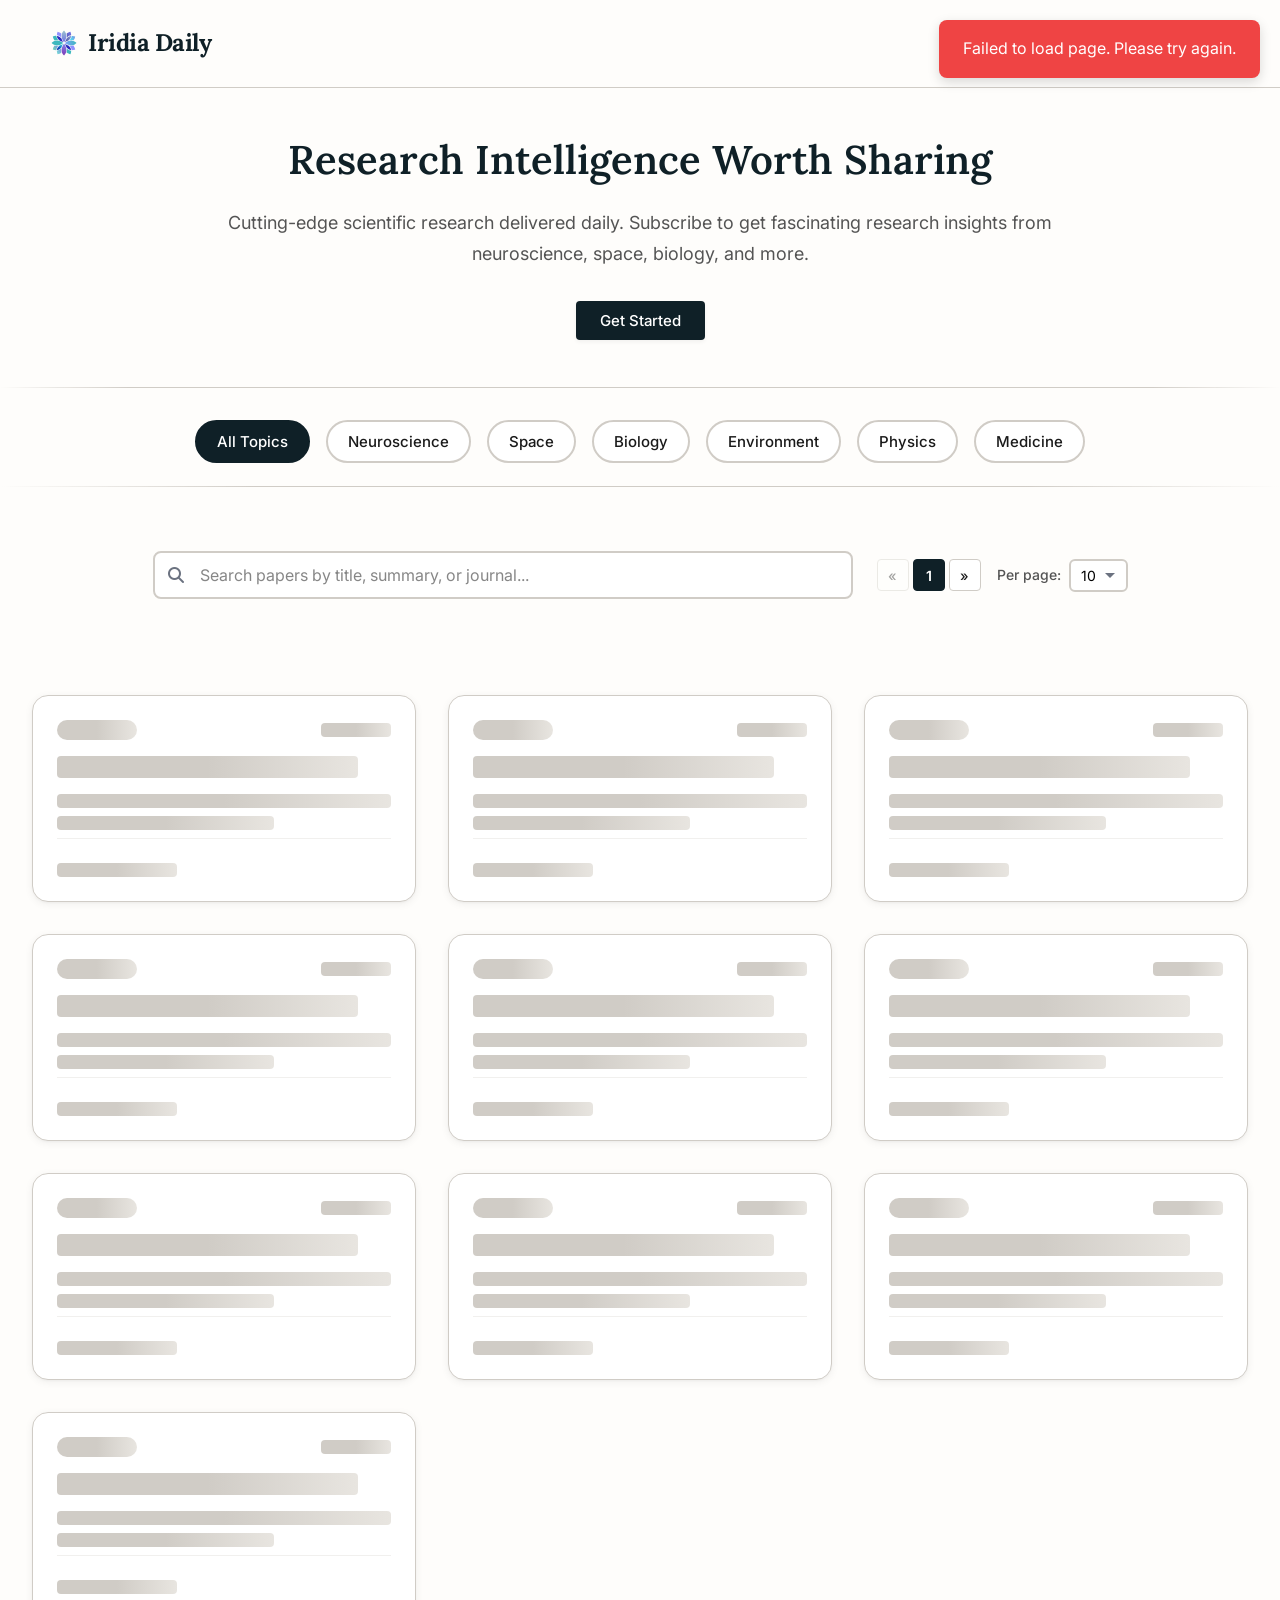
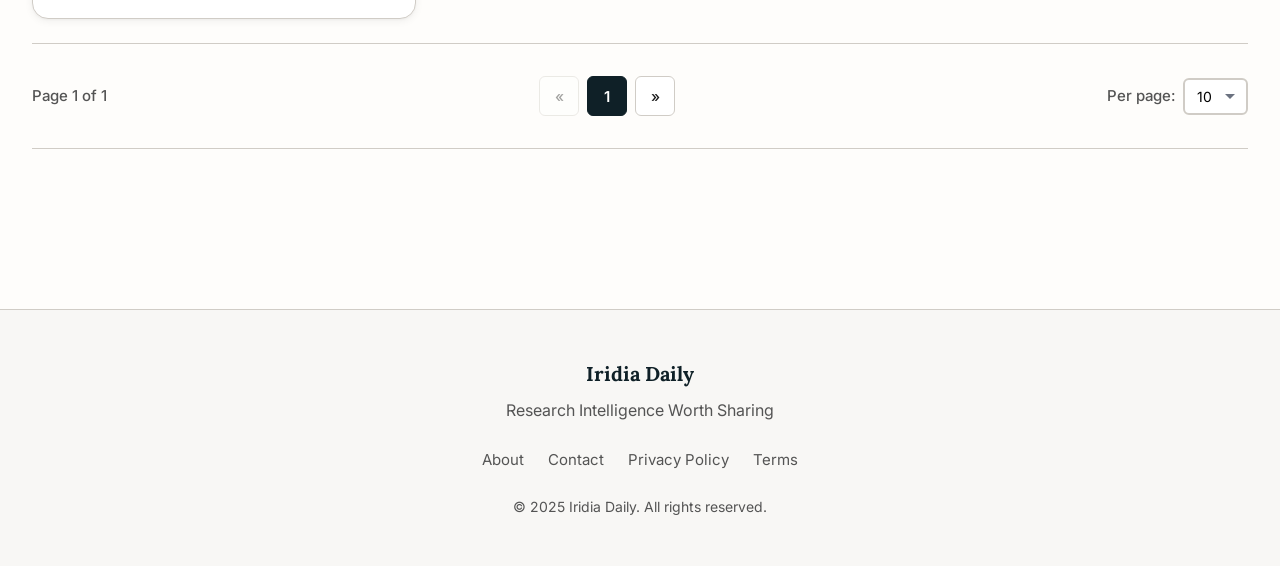
==== commit be2e7d51: "Add Icon to top banner and tab" ====
--- a/website/index.html
+++ b/website/index.html
@@ -23,6 +23,9 @@
     <!-- Canonical URL -->
     <link rel="canonical" href="https://iridia-daily.com/" />
 
+    <!-- Favicon -->
+    <link rel="icon" type="image/svg+xml" href="assets/iridia_icon.svg" />
+
     <!-- Open Graph Meta Tags for Social Sharing -->
     <meta
       property="og:title"
@@ -81,8 +84,10 @@
           href="https://iridia-daily.com/"
           class="logo"
           aria-label="Iridia Daily - Home"
-          >Iridia Daily</a
-        >
+        >
+          <img src="assets/iridia_icon.svg" alt="" class="logo-icon" aria-hidden="true" />
+          Iridia Daily
+        </a>
 
         <!-- Primary Subscribe Button -->
         <button
--- a/website/styles.css
+++ b/website/styles.css
@@ -187,8 +187,16 @@
     color: var(--color-accent);
     text-decoration: none;
     letter-spacing: -0.02em;
-    display: inline-block;
+    display: inline-flex;
+    align-items: center;
+    gap: 0.5rem;
     transition: opacity var(--transition-fast), transform var(--transition-fast);
+}
+
+.logo-icon {
+    width: 2rem;
+    height: 2rem;
+    flex-shrink: 0;
 }
 
 .logo:hover {
